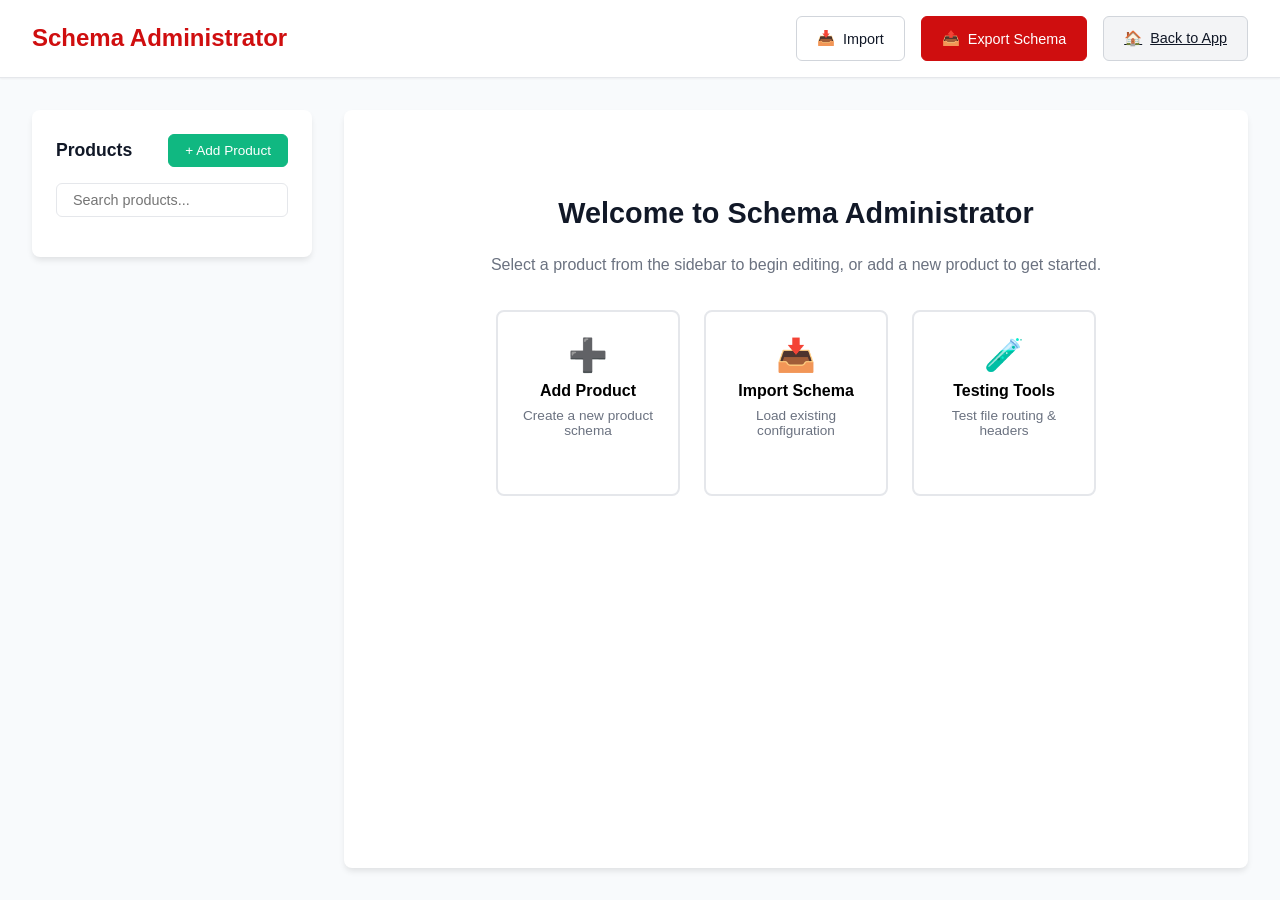
==== schema-admin/index.html @ eb23de8c "feat: Complete Report.AI platform implementation - 📝 Comprehensive README.md with full project docum" ====
<!DOCTYPE html>
<html lang="en">
<head>
    <meta charset="UTF-8">
    <meta name="viewport" content="width=device-width, initial-scale=1.0">
    <title>Schema Administrator - Report.AI</title>
    <link rel="stylesheet" href="admin-styles.css">
</head>
<body>
    <div class="admin-container">
        <!-- Header -->
        <header class="admin-header">
            <div class="header-content">
                <h1 class="admin-title">Schema Administrator</h1>
                <div class="header-actions">
                    <button id="import-btn" class="admin-btn">
                        <span class="icon">📥</span> Import
                    </button>
                    <button id="export-btn" class="admin-btn primary">
                        <span class="icon">📤</span> Export Schema
                    </button>
                    <a href="/report-ai/" class="admin-btn secondary">
                        <span class="icon">🏠</span> Back to App
                    </a>
                </div>
            </div>
        </header>

        <div class="admin-layout">
            <!-- Sidebar -->
            <aside class="admin-sidebar">
                <div class="sidebar-header">
                    <h2>Products</h2>
                    <button id="add-product-btn" class="add-btn">+ Add Product</button>
                </div>
                
                <!-- Search -->
                <div class="search-container">
                    <input type="text" id="product-search" class="search-input" placeholder="Search products...">
                </div>
                
                <!-- Product List -->
                <div id="product-list" class="product-list">
                    <!-- Products will be dynamically loaded here -->
                </div>
            </aside>

            <!-- Main Content -->
            <main class="admin-main">
                <div id="welcome-message" class="welcome-message">
                    <h2>Welcome to Schema Administrator</h2>
                    <p>Select a product from the sidebar to begin editing, or add a new product to get started.</p>
                    <div class="quick-actions">
                        <button onclick="document.getElementById('add-product-btn').click()" class="action-card">
                            <span class="icon">➕</span>
                            <h3>Add Product</h3>
                            <p>Create a new product schema</p>
                        </button>
                        <button onclick="document.getElementById('import-btn').click()" class="action-card">
                            <span class="icon">📥</span>
                            <h3>Import Schema</h3>
                            <p>Load existing configuration</p>
                        </button>
                        <button onclick="showTestingTab()" class="action-card">
                            <span class="icon">🧪</span>
                            <h3>Testing Tools</h3>
                            <p>Test file routing & headers</p>
                        </button>
                    </div>
                </div>

                <div id="product-editor" class="product-editor hidden">
                    <!-- Product Editor Tabs -->
                    <div class="editor-header">
                        <h2 id="product-name-header">Product Name</h2>
                        <button id="delete-product-btn" class="admin-btn danger">Delete Product</button>
                    </div>

                    <div class="tabs">
                        <button class="tab-btn active" data-tab="basic">Basic Info</button>
                        <button class="tab-btn" data-tab="tables">Tables</button>
                        <button class="tab-btn" data-tab="lumina">Lumina Extractors</button>
                        <button class="tab-btn" data-tab="ai">AI Config</button>
                        <button class="tab-btn" data-tab="testing">Testing</button>
                    </div>

                    <!-- Tab Content -->
                    <div class="tab-content">
                        <!-- Basic Info Tab -->
                        <div id="basic-tab" class="tab-panel active">
                            <div class="form-group">
                                <label for="product-name">Product Name</label>
                                <input type="text" id="product-name" class="form-input">
                                <small>Auto-generates slug: <span id="product-slug"></span></small>
                            </div>
                            
                            <div class="form-group">
                                <label for="product-platforms">Platforms</label>
                                <input type="text" id="product-platforms" class="form-input" placeholder="e.g., Google Ads, YouTube">
                                <small>Comma-separated list of platforms</small>
                            </div>
                            
                            <div class="form-group">
                                <label for="product-notes">Notes</label>
                                <textarea id="product-notes" class="form-textarea" rows="4" placeholder="Additional context or documentation..."></textarea>
                            </div>
                            
                            <button id="save-basic-btn" class="admin-btn primary">Save Basic Info</button>
                        </div>

                        <!-- Tables Tab -->
                        <div id="tables-tab" class="tab-panel">
                            <div class="section-header">
                                <h3>Table Configurations</h3>
                                <button id="add-table-btn" class="add-btn">+ Add Table</button>
                            </div>
                            
                            <div id="tables-list" class="tables-list">
                                <!-- Tables will be dynamically loaded here -->
                            </div>
                            
                            <!-- Table Editor -->
                            <div id="table-editor" class="sub-editor hidden">
                                <h4>Edit Table</h4>
                                <div class="form-group">
                                    <label for="table-title">Table Title</label>
                                    <input type="text" id="table-title" class="form-input">
                                    <small>Auto-generates slug: <span id="table-slug"></span></small>
                                </div>
                                
                                <div class="form-group">
                                    <label for="table-filenames">Expected Filenames</label>
                                    <textarea id="table-filenames" class="form-textarea" rows="3" placeholder="One filename per line"></textarea>
                                </div>
                                
                                <div class="form-group">
                                    <label for="table-aliases">Aliases</label>
                                    <textarea id="table-aliases" class="form-textarea" rows="2" placeholder="Alternative names, one per line"></textarea>
                                </div>
                                
                                <div class="form-group">
                                    <label for="table-headers">Headers</label>
                                    <div class="header-tools">
                                        <button id="infer-headers-btn" class="admin-btn secondary small">Infer from CSV</button>
                                        <input type="file" id="csv-upload" accept=".csv" class="hidden">
                                    </div>
                                    <textarea id="table-headers" class="form-textarea" rows="6" placeholder="One header per line"></textarea>
                                </div>
                                
                                <div class="form-actions">
                                    <button id="save-table-btn" class="admin-btn primary">Save Table</button>
                                    <button id="cancel-table-btn" class="admin-btn secondary">Cancel</button>
                                    <button id="delete-table-btn" class="admin-btn danger">Delete Table</button>
                                </div>
                            </div>
                        </div>

                        <!-- Lumina Extractors Tab -->
                        <div id="lumina-tab" class="tab-panel">
                            <div class="section-header">
                                <h3>Lumina Data Extractors</h3>
                                <button id="add-extractor-btn" class="add-btn">+ Add Extractor</button>
                            </div>
                            
                            <div id="extractors-list" class="extractors-list">
                                <!-- Extractors will be dynamically loaded here -->
                            </div>
                            
                            <!-- Extractor Editor -->
                            <div id="extractor-editor" class="sub-editor hidden">
                                <h4>Edit Extractor</h4>
                                <div class="form-group">
                                    <label for="extractor-name">Extractor Name</label>
                                    <input type="text" id="extractor-name" class="form-input">
                                </div>
                                
                                <div class="form-group">
                                    <label for="extractor-path">Data Path</label>
                                    <input type="text" id="extractor-path" class="form-input" placeholder="e.g., lineItems[].product">
                                    <small>Use dot notation with [] for arrays</small>
                                </div>
                                
                                <div class="form-group">
                                    <label for="extractor-when">When Conditions (JSON)</label>
                                    <textarea id="extractor-when" class="form-textarea" rows="2" placeholder='{"product": "YouTube"}'></textarea>
                                </div>
                                
                                <div class="form-group">
                                    <label for="extractor-aggregate">Aggregation</label>
                                    <select id="extractor-aggregate" class="form-select">
                                        <option value="">None</option>
                                        <option value="first">First</option>
                                        <option value="unique">Unique</option>
                                        <option value="sum">Sum</option>
                                        <option value="join">Join</option>
                                    </select>
                                </div>
                                
                                <div class="form-group">
                                    <label for="test-json">Test JSON Payload</label>
                                    <textarea id="test-json" class="form-textarea" rows="4" placeholder="Paste JSON to test extractor"></textarea>
                                    <button id="test-extractor-btn" class="admin-btn secondary">Test Extractor</button>
                                    <div id="test-result" class="test-result hidden"></div>
                                </div>
                                
                                <div class="form-actions">
                                    <button id="save-extractor-btn" class="admin-btn primary">Save Extractor</button>
                                    <button id="cancel-extractor-btn" class="admin-btn secondary">Cancel</button>
                                    <button id="delete-extractor-btn" class="admin-btn danger">Delete Extractor</button>
                                </div>
                            </div>
                        </div>

                        <!-- AI Config Tab -->
                        <div id="ai-tab" class="tab-panel">
                            <div class="form-group">
                                <label for="ai-guidelines">Analysis Guidelines</label>
                                <textarea id="ai-guidelines" class="form-textarea" rows="4" placeholder="High-level instructions for AI analysis..."></textarea>
                            </div>
                            
                            <div class="form-group">
                                <label for="ai-prompt">Custom Analysis Prompt</label>
                                <textarea id="ai-prompt" class="form-textarea" rows="4" placeholder="Override default prompt (optional)"></textarea>
                            </div>
                            
                            <div class="section-header">
                                <h3>Benchmarks</h3>
                                <button id="add-benchmark-btn" class="add-btn">+ Add Benchmark</button>
                            </div>
                            
                            <div id="benchmarks-list" class="benchmarks-list">
                                <!-- Benchmarks will be dynamically loaded here -->
                            </div>
                            
                            <!-- Benchmark Editor -->
                            <div id="benchmark-editor" class="sub-editor hidden">
                                <h4>Edit Benchmark</h4>
                                <div class="form-row">
                                    <div class="form-group">
                                        <label for="benchmark-metric">Metric Name</label>
                                        <input type="text" id="benchmark-metric" class="form-input">
                                    </div>
                                    
                                    <div class="form-group">
                                        <label for="benchmark-goal">Goal Value</label>
                                        <input type="number" id="benchmark-goal" class="form-input" step="0.01">
                                    </div>
                                </div>
                                
                                <div class="form-row">
                                    <div class="form-group">
                                        <label for="benchmark-warn">Warning Threshold</label>
                                        <input type="number" id="benchmark-warn" class="form-input" step="0.01">
                                    </div>
                                    
                                    <div class="form-group">
                                        <label for="benchmark-unit">Unit</label>
                                        <select id="benchmark-unit" class="form-select">
                                            <option value="percentage">Percentage</option>
                                            <option value="ratio">Ratio</option>
                                            <option value="USD">USD</option>
                                            <option value="count">Count</option>
                                            <option value="seconds">Seconds</option>
                                        </select>
                                    </div>
                                </div>
                                
                                <div class="form-group">
                                    <label for="benchmark-direction">Direction</label>
                                    <select id="benchmark-direction" class="form-select">
                                        <option value="higher_better">Higher is Better</option>
                                        <option value="lower_better">Lower is Better</option>
                                    </select>
                                </div>
                                
                                <div class="form-actions">
                                    <button id="save-benchmark-btn" class="admin-btn primary">Save Benchmark</button>
                                    <button id="cancel-benchmark-btn" class="admin-btn secondary">Cancel</button>
                                    <button id="delete-benchmark-btn" class="admin-btn danger">Delete Benchmark</button>
                                </div>
                            </div>
                            
                            <button id="save-ai-btn" class="admin-btn primary">Save AI Config</button>
                        </div>

                        <!-- Testing Tab -->
                        <div id="testing-tab" class="tab-panel">
                            <div class="test-section">
                                <h3>Filename Mapping Test</h3>
                                <p>Test how a filename would route to products and tables</p>
                                <div class="form-group">
                                    <input type="text" id="test-filename" class="form-input" placeholder="e.g., report-youtube-placements.csv">
                                    <button id="test-filename-btn" class="admin-btn primary">Test Mapping</button>
                                </div>
                                <div id="filename-test-result" class="test-result hidden"></div>
                            </div>
                            
                            <div class="test-section">
                                <h3>CSV Header Test</h3>
                                <p>Upload a CSV to test header matching</p>
                                <div class="form-group">
                                    <input type="file" id="test-csv" accept=".csv" class="file-input">
                                    <button id="test-csv-btn" class="admin-btn primary">Test Headers</button>
                                </div>
                                <div id="csv-test-result" class="test-result hidden"></div>
                            </div>
                        </div>
                    </div>
                </div>
            </main>
        </div>

        <!-- Import/Export Modal -->
        <div id="import-modal" class="modal hidden">
            <div class="modal-content">
                <div class="modal-header">
                    <h2>Import Schema</h2>
                    <button class="close-modal" data-modal="import">&times;</button>
                </div>
                <div class="modal-body">
                    <div class="import-options">
                        <button id="import-file-btn" class="import-option">
                            <span class="icon">📁</span>
                            <h3>Import from File</h3>
                            <p>Load a previously exported schema JSON file</p>
                        </button>
                        <button id="import-legacy-btn" class="import-option">
                            <span class="icon">🔄</span>
                            <h3>Import Legacy Format</h3>
                            <p>Convert old csv-headers.json to new format</p>
                        </button>
                    </div>
                    <input type="file" id="import-file-input" accept=".json" class="hidden">
                    <div id="import-status" class="import-status hidden"></div>
                </div>
            </div>
        </div>
    </div>

    <script src="schema-admin.js"></script>
</body>
</html>
---- schema-admin/admin-styles.css ----
/* Schema Administrator Styles */

:root {
    --admin-primary: #CF0E0F;
    --admin-primary-dark: #A00B0C;
    --admin-secondary: #64748b;
    --admin-success: #10b881;
    --admin-danger: #ef4444;
    --admin-warning: #f59e0b;
    --admin-info: #3b82f6;
    
    --bg-main: #f8fafc;
    --bg-white: #ffffff;
    --bg-gray-50: #f9fafb;
    --bg-gray-100: #f3f4f6;
    
    --text-primary: #111827;
    --text-secondary: #6b7280;
    --text-tertiary: #9ca3af;
    
    --border-light: #e5e7eb;
    --border-medium: #d1d5db;
    
    --shadow-sm: 0 1px 2px 0 rgba(0, 0, 0, 0.05);
    --shadow-md: 0 4px 6px -1px rgba(0, 0, 0, 0.1);
    --shadow-lg: 0 10px 15px -3px rgba(0, 0, 0, 0.1);
}

* {
    margin: 0;
    padding: 0;
    box-sizing: border-box;
}

body {
    font-family: -apple-system, BlinkMacSystemFont, 'Segoe UI', 'Roboto', 'Oxygen', 'Ubuntu', sans-serif;
    background: var(--bg-main);
    color: var(--text-primary);
    line-height: 1.6;
}

/* Layout */
.admin-container {
    min-height: 100vh;
    display: flex;
    flex-direction: column;
}

.admin-header {
    background: var(--bg-white);
    border-bottom: 1px solid var(--border-light);
    padding: 1rem 2rem;
    box-shadow: var(--shadow-sm);
}

.header-content {
    display: flex;
    justify-content: space-between;
    align-items: center;
    max-width: 1400px;
    margin: 0 auto;
}

.admin-title {
    font-size: 1.5rem;
    font-weight: 700;
    color: var(--admin-primary);
}

.header-actions {
    display: flex;
    gap: 1rem;
}

.admin-layout {
    display: flex;
    flex: 1;
    max-width: 1400px;
    margin: 0 auto;
    width: 100%;
    padding: 2rem;
    gap: 2rem;
}

/* Sidebar */
.admin-sidebar {
    width: 280px;
    background: var(--bg-white);
    border-radius: 8px;
    padding: 1.5rem;
    box-shadow: var(--shadow-md);
    height: fit-content;
}

.sidebar-header {
    display: flex;
    justify-content: space-between;
    align-items: center;
    margin-bottom: 1rem;
}

.sidebar-header h2 {
    font-size: 1.1rem;
    font-weight: 600;
}

.search-container {
    margin-bottom: 1rem;
}

.search-input {
    width: 100%;
    padding: 0.5rem 1rem;
    border: 1px solid var(--border-light);
    border-radius: 6px;
    font-size: 0.9rem;
}

.search-input:focus {
    outline: none;
    border-color: var(--admin-primary);
    box-shadow: 0 0 0 3px rgba(207, 14, 15, 0.1);
}

.product-list {
    max-height: 600px;
    overflow-y: auto;
}

.product-item {
    padding: 0.75rem;
    margin-bottom: 0.5rem;
    border: 1px solid var(--border-light);
    border-radius: 6px;
    cursor: pointer;
    transition: all 0.2s;
    display: flex;
    justify-content: space-between;
    align-items: center;
}

.product-item:hover {
    background: var(--bg-gray-50);
    border-color: var(--admin-primary);
}

.product-item.active {
    background: rgba(207, 14, 15, 0.05);
    border-color: var(--admin-primary);
}

.product-name {
    font-weight: 500;
    font-size: 0.9rem;
}

.product-count {
    font-size: 0.8rem;
    color: var(--text-secondary);
}

/* Main Content */
.admin-main {
    flex: 1;
    background: var(--bg-white);
    border-radius: 8px;
    padding: 2rem;
    box-shadow: var(--shadow-md);
}

.welcome-message {
    text-align: center;
    padding: 3rem;
}

.welcome-message h2 {
    font-size: 1.8rem;
    margin-bottom: 1rem;
    color: var(--text-primary);
}

.welcome-message p {
    color: var(--text-secondary);
    margin-bottom: 2rem;
}

.quick-actions {
    display: grid;
    grid-template-columns: repeat(3, 1fr);
    gap: 1.5rem;
    max-width: 600px;
    margin: 0 auto;
}

.action-card {
    padding: 1.5rem;
    border: 2px solid var(--border-light);
    border-radius: 8px;
    background: var(--bg-white);
    cursor: pointer;
    transition: all 0.2s;
    text-align: center;
}

.action-card:hover {
    border-color: var(--admin-primary);
    transform: translateY(-2px);
    box-shadow: var(--shadow-lg);
}

.action-card .icon {
    font-size: 2rem;
    margin-bottom: 0.5rem;
    display: block;
}

.action-card h3 {
    font-size: 1rem;
    margin-bottom: 0.5rem;
}

.action-card p {
    font-size: 0.85rem;
    color: var(--text-secondary);
}

/* Product Editor */
.product-editor {
    display: flex;
    flex-direction: column;
    height: 100%;
}

.editor-header {
    display: flex;
    justify-content: space-between;
    align-items: center;
    margin-bottom: 1.5rem;
    padding-bottom: 1rem;
    border-bottom: 1px solid var(--border-light);
}

.editor-header h2 {
    font-size: 1.5rem;
    font-weight: 600;
}

/* Tabs */
.tabs {
    display: flex;
    gap: 0.5rem;
    margin-bottom: 1.5rem;
    border-bottom: 1px solid var(--border-light);
}

.tab-btn {
    padding: 0.75rem 1.25rem;
    background: none;
    border: none;
    border-bottom: 2px solid transparent;
    color: var(--text-secondary);
    font-size: 0.9rem;
    font-weight: 500;
    cursor: pointer;
    transition: all 0.2s;
}

.tab-btn:hover {
    color: var(--text-primary);
}

.tab-btn.active {
    color: var(--admin-primary);
    border-bottom-color: var(--admin-primary);
}

.tab-content {
    flex: 1;
    overflow-y: auto;
}

.tab-panel {
    display: none;
}

.tab-panel.active {
    display: block;
}

/* Forms */
.form-group {
    margin-bottom: 1.5rem;
}

.form-group label {
    display: block;
    margin-bottom: 0.5rem;
    font-weight: 500;
    font-size: 0.9rem;
}

.form-group small {
    display: block;
    margin-top: 0.25rem;
    color: var(--text-secondary);
    font-size: 0.85rem;
}

.form-input,
.form-textarea,
.form-select {
    width: 100%;
    padding: 0.625rem;
    border: 1px solid var(--border-light);
    border-radius: 6px;
    font-size: 0.9rem;
    transition: all 0.2s;
}

.form-input:focus,
.form-textarea:focus,
.form-select:focus {
    outline: none;
    border-color: var(--admin-primary);
    box-shadow: 0 0 0 3px rgba(207, 14, 15, 0.1);
}

.form-textarea {
    resize: vertical;
    font-family: 'Courier New', monospace;
}

.form-row {
    display: grid;
    grid-template-columns: 1fr 1fr;
    gap: 1rem;
}

.form-actions {
    display: flex;
    gap: 1rem;
    margin-top: 1.5rem;
}

/* Buttons */
.admin-btn,
.add-btn {
    padding: 0.625rem 1.25rem;
    border: 1px solid var(--border-medium);
    border-radius: 6px;
    background: var(--bg-white);
    color: var(--text-primary);
    font-size: 0.9rem;
    font-weight: 500;
    cursor: pointer;
    transition: all 0.2s;
    display: inline-flex;
    align-items: center;
    gap: 0.5rem;
}

.admin-btn:hover {
    background: var(--bg-gray-50);
}

.admin-btn.primary {
    background: var(--admin-primary);
    border-color: var(--admin-primary);
    color: white;
}

.admin-btn.primary:hover {
    background: var(--admin-primary-dark);
}

.admin-btn.secondary {
    background: var(--bg-gray-100);
    border-color: var(--border-medium);
}

.admin-btn.danger {
    background: var(--admin-danger);
    border-color: var(--admin-danger);
    color: white;
}

.admin-btn.danger:hover {
    background: #dc2626;
}

.admin-btn.small {
    padding: 0.375rem 0.75rem;
    font-size: 0.85rem;
}

.add-btn {
    background: var(--admin-success);
    border-color: var(--admin-success);
    color: white;
    padding: 0.5rem 1rem;
    font-size: 0.85rem;
}

.add-btn:hover {
    background: #059669;
}

/* Lists */
.tables-list,
.extractors-list,
.benchmarks-list {
    margin-bottom: 1.5rem;
}

.list-item {
    padding: 1rem;
    border: 1px solid var(--border-light);
    border-radius: 6px;
    margin-bottom: 0.75rem;
    cursor: pointer;
    transition: all 0.2s;
}

.list-item:hover {
    background: var(--bg-gray-50);
    border-color: var(--admin-primary);
}

.item-header {
    display: flex;
    justify-content: space-between;
    align-items: center;
    margin-bottom: 0.5rem;
}

.item-header h4 {
    font-size: 1rem;
    font-weight: 500;
}

.item-meta {
    font-size: 0.85rem;
    color: var(--text-secondary);
    background: var(--bg-gray-100);
    padding: 0.25rem 0.5rem;
    border-radius: 4px;
}

.item-details {
    font-size: 0.85rem;
    color: var(--text-secondary);
}

.item-details code {
    background: var(--bg-gray-100);
    padding: 0.125rem 0.25rem;
    border-radius: 3px;
    font-family: 'Courier New', monospace;
}

/* Sub Editors */
.sub-editor {
    background: var(--bg-gray-50);
    border: 1px solid var(--border-light);
    border-radius: 8px;
    padding: 1.5rem;
    margin-top: 1.5rem;
}

.sub-editor h4 {
    margin-bottom: 1rem;
    font-size: 1.1rem;
    font-weight: 600;
}

.section-header {
    display: flex;
    justify-content: space-between;
    align-items: center;
    margin-bottom: 1rem;
}

.section-header h3 {
    font-size: 1.1rem;
    font-weight: 600;
}

/* Testing */
.test-section {
    margin-bottom: 2rem;
    padding: 1.5rem;
    background: var(--bg-gray-50);
    border-radius: 8px;
}

.test-section h3 {
    margin-bottom: 0.5rem;
}

.test-section p {
    color: var(--text-secondary);
    margin-bottom: 1rem;
    font-size: 0.9rem;
}

.test-result {
    margin-top: 1rem;
    padding: 1rem;
    background: var(--bg-white);
    border: 1px solid var(--border-light);
    border-radius: 6px;
}

.test-result h4 {
    margin-bottom: 0.5rem;
    color: var(--admin-success);
}

.test-result pre {
    background: var(--bg-gray-100);
    padding: 0.75rem;
    border-radius: 4px;
    overflow-x: auto;
    font-size: 0.85rem;
}

.results-table {
    width: 100%;
    border-collapse: collapse;
}

.results-table th,
.results-table td {
    padding: 0.5rem;
    text-align: left;
    border-bottom: 1px solid var(--border-light);
}

.results-table th {
    background: var(--bg-gray-50);
    font-weight: 600;
}

.result-card {
    padding: 1rem;
    margin-bottom: 1rem;
    background: var(--bg-gray-50);
    border-radius: 6px;
}

.result-card h5 {
    margin-bottom: 0.5rem;
    color: var(--admin-primary);
}

.result-card p {
    margin-bottom: 0.25rem;
    font-size: 0.9rem;
}

.no-results {
    text-align: center;
    color: var(--text-secondary);
    padding: 2rem;
}

.empty-message {
    text-align: center;
    color: var(--text-secondary);
    padding: 2rem;
    background: var(--bg-gray-50);
    border-radius: 6px;
}

/* Modal */
.modal {
    position: fixed;
    top: 0;
    left: 0;
    right: 0;
    bottom: 0;
    background: rgba(0, 0, 0, 0.5);
    display: flex;
    align-items: center;
    justify-content: center;
    z-index: 1000;
}

.modal.hidden {
    display: none;
}

.modal-content {
    background: var(--bg-white);
    border-radius: 8px;
    width: 90%;
    max-width: 600px;
    max-height: 90vh;
    overflow-y: auto;
}

.modal-header {
    display: flex;
    justify-content: space-between;
    align-items: center;
    padding: 1.5rem;
    border-bottom: 1px solid var(--border-light);
}

.modal-header h2 {
    font-size: 1.25rem;
    font-weight: 600;
}

.close-modal {
    background: none;
    border: none;
    font-size: 1.5rem;
    color: var(--text-secondary);
    cursor: pointer;
    padding: 0;
    width: 32px;
    height: 32px;
    display: flex;
    align-items: center;
    justify-content: center;
}

.close-modal:hover {
    color: var(--text-primary);
}

.modal-body {
    padding: 1.5rem;
}

.import-options {
    display: grid;
    grid-template-columns: 1fr 1fr;
    gap: 1rem;
}

.import-option {
    padding: 1.5rem;
    border: 2px solid var(--border-light);
    border-radius: 8px;
    background: var(--bg-white);
    cursor: pointer;
    transition: all 0.2s;
    text-align: center;
}

.import-option:hover {
    border-color: var(--admin-primary);
    background: var(--bg-gray-50);
}

.import-option .icon {
    font-size: 2rem;
    margin-bottom: 0.5rem;
    display: block;
}

.import-option h3 {
    font-size: 1rem;
    margin-bottom: 0.5rem;
}

.import-option p {
    font-size: 0.85rem;
    color: var(--text-secondary);
}

.import-status {
    margin-top: 1rem;
    padding: 1rem;
    background: var(--bg-gray-50);
    border-radius: 6px;
    color: var(--admin-success);
}

/* Notification */
.notification {
    position: fixed;
    bottom: 2rem;
    right: 2rem;
    background: var(--admin-success);
    color: white;
    padding: 1rem 1.5rem;
    border-radius: 6px;
    box-shadow: var(--shadow-lg);
    transform: translateY(100px);
    opacity: 0;
    transition: all 0.3s;
    z-index: 2000;
}

.notification.show {
    transform: translateY(0);
    opacity: 1;
}

/* Utilities */
.hidden {
    display: none !important;
}

.file-input {
    padding: 0.5rem;
    border: 1px solid var(--border-light);
    border-radius: 6px;
    width: 100%;
}

.header-tools {
    display: flex;
    justify-content: flex-end;
    margin-bottom: 0.5rem;
}

/* Scrollbar */
::-webkit-scrollbar {
    width: 8px;
    height: 8px;
}

::-webkit-scrollbar-track {
    background: var(--bg-gray-50);
}

::-webkit-scrollbar-thumb {
    background: var(--border-medium);
    border-radius: 4px;
}

::-webkit-scrollbar-thumb:hover {
    background: var(--text-secondary);
}

/* Responsive */
@media (max-width: 1024px) {
    .admin-layout {
        flex-direction: column;
    }
    
    .admin-sidebar {
        width: 100%;
    }
    
    .quick-actions {
        grid-template-columns: 1fr;
    }
    
    .import-options {
        grid-template-columns: 1fr;
    }
}
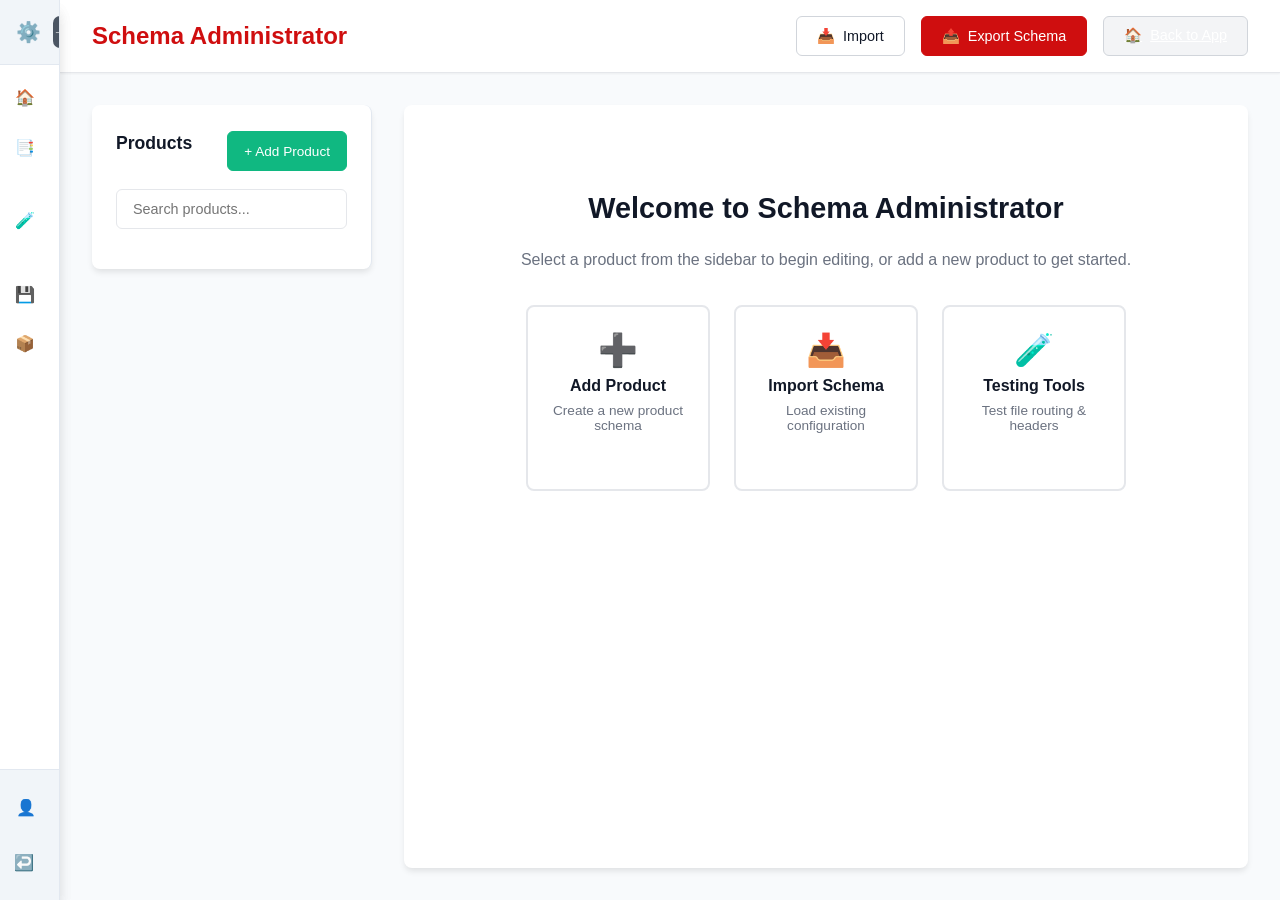
==== commit 962a3a2c: "feat: Enhanced AI Testing and Navigation Features - 🧪 AI Testing: Enable "Test All Sections" when no" ====
--- a/schema-admin/index.html
+++ b/schema-admin/index.html
@@ -4,9 +4,12 @@
     <meta charset="UTF-8">
     <meta name="viewport" content="width=device-width, initial-scale=1.0">
     <title>Schema Administrator - Report.AI</title>
+    <link rel="stylesheet" href="../context/creative-docs/design-tokens.css">
+    <link rel="stylesheet" href="admin-fixes.css">
+    <link rel="stylesheet" href="admin-nav.css">
     <link rel="stylesheet" href="admin-styles.css">
 </head>
-<body>
+<body class="has-admin-nav">
     <div class="admin-container">
         <!-- Header -->
         <header class="admin-header">
@@ -337,6 +340,7 @@
         </div>
     </div>
 
+    <script src="admin-nav.js"></script>
     <script src="schema-admin.js"></script>
 </body>
 </html>
--- a/context/creative-docs/design-tokens.css
+++ b/context/creative-docs/design-tokens.css
@@ -0,0 +1,397 @@
+/* Design Tokens CSS Variables - Strategic Marketing Research Tool */
+
+:root {
+  /* Base Color Palette */
+  --color-gray-25: #fefefe;
+  --color-gray-50: #f8fafc;
+  --color-gray-100: #f1f5f9;
+  --color-gray-200: #e2e8f0;
+  --color-gray-300: #d1d5db;
+  --color-gray-400: #9ca3af;
+  --color-gray-500: #64748b;
+  --color-gray-600: #4b5563;
+  --color-gray-700: #374151;
+  --color-gray-800: #1f2937;
+  --color-gray-900: #1e293b;
+  
+  --color-red-50: #fef2f2;
+  --color-red-100: #fee2e2;
+  --color-red-200: #fecaca;
+  --color-red-300: #fca5a5;
+  --color-red-400: #f87171;
+  --color-red-500: #ef4444;
+  --color-red-600: #dc2626;
+  --color-red-700: #b91c1c;
+  --color-red-800: #991b1b;
+  --color-red-900: #7f1d1d;
+  --color-red-primary: #CF0E0F;
+  --color-red-primary-dark: #A00B0C;
+  
+  --color-green-50: #ecfdf5;
+  --color-green-100: #d1fae5;
+  --color-green-200: #a7f3d0;
+  --color-green-300: #6ee7b7;
+  --color-green-400: #34d399;
+  --color-green-500: #10b981;
+  --color-green-600: #059669;
+  --color-green-700: #047857;
+  --color-green-800: #065f46;
+  --color-green-900: #064e3b;
+  
+  --color-blue-50: #eff6ff;
+  --color-blue-100: #dbeafe;
+  --color-blue-200: #bfdbfe;
+  --color-blue-300: #93c5fd;
+  --color-blue-400: #60a5fa;
+  --color-blue-500: #3b82f6;
+  --color-blue-600: #2563eb;
+  --color-blue-700: #1d4ed8;
+  --color-blue-800: #1e40af;
+  --color-blue-900: #1e3a8a;
+  --color-blue-linkedin: #0a66c2;
+  
+  --color-yellow-50: #fffbeb;
+  --color-yellow-100: #fef3c7;
+  --color-yellow-200: #fde68a;
+  --color-yellow-300: #fcd34d;
+  --color-yellow-400: #fbbf24;
+  --color-yellow-500: #f59e0b;
+  --color-yellow-600: #d97706;
+  --color-yellow-700: #b45309;
+  --color-yellow-800: #92400e;
+  --color-yellow-900: #78350f;
+
+  /* Semantic Color Roles */
+  --bg-canvas: var(--color-gray-50);
+  --bg-surface: #ffffff;
+  --bg-muted: var(--color-gray-100);
+  --bg-gradient-primary: linear-gradient(135deg, var(--color-gray-50) 0%, var(--color-gray-200) 100%);
+  --bg-gradient-red: linear-gradient(135deg, var(--color-red-primary) 0%, var(--color-red-primary-dark) 100%);
+  
+  --text-primary: var(--color-gray-900);
+  --text-secondary: var(--color-gray-500);
+  --text-muted: var(--color-gray-700);
+  --text-inverse: #ffffff;
+  
+  --border-default: var(--color-gray-200);
+  --border-muted: var(--color-gray-100);
+  --border-emphasis: var(--color-red-primary);
+  
+  --focus-ring: rgba(207, 14, 15, 0.1);
+  --focus-ring-contrast: 2px solid var(--color-gray-900);
+  
+  --status-success: var(--color-green-500);
+  --status-success-dark: var(--color-green-600);
+  --status-warning: var(--color-yellow-500);
+  --status-error: var(--color-red-600);
+  --status-info: var(--color-blue-500);
+  
+  /* Button Semantic Tokens */
+  --button-primary-bg: var(--color-red-primary);
+  --button-primary-fg: #ffffff;
+  --button-primary-hover-bg: var(--color-red-primary-dark);
+  --button-primary-disabled-bg: var(--color-red-primary);
+  --button-primary-disabled-opacity: 0.7;
+  
+  --button-secondary-bg: var(--color-green-500);
+  --button-secondary-fg: #ffffff;
+  --button-secondary-hover-bg: var(--color-green-600);
+  --button-secondary-disabled-opacity: 0.7;
+  
+  --button-gray-bg: var(--color-gray-600);
+  --button-gray-fg: #ffffff;
+  --button-gray-hover-bg: var(--color-gray-700);
+  
+  --button-ghost-bg: transparent;
+  --button-ghost-fg: var(--color-gray-700);
+  --button-ghost-hover-bg: var(--color-gray-100);
+  --button-ghost-hover-fg: var(--color-gray-900);
+  
+  --button-linkedin-bg: var(--color-blue-linkedin);
+  --button-linkedin-fg: #ffffff;
+  --button-linkedin-hover-bg: #004182;
+
+  /* Spacing Scale (8px base) */
+  --space-1: 4px;
+  --space-2: 8px;
+  --space-3: 12px;
+  --space-4: 16px;
+  --space-5: 20px;
+  --space-6: 24px;
+  --space-8: 32px;
+  --space-10: 40px;
+  --space-12: 48px;
+  --space-16: 64px;
+  --space-20: 80px;
+
+  /* Border Radius - Normalized Scale */
+  --radii-none: 0px;
+  --radii-xs: 4px;
+  --radii-sm: 8px;
+  --radii-md: 12px;
+  --radii-lg: 16px;
+  --radii-xl: 24px;
+  --radii-full: 9999px;
+
+  /* Shadows */
+  --shadow-none: none;
+  --shadow-sm: 0 1px 3px 0 rgba(0, 0, 0, 0.1);
+  --shadow-md: 0 4px 6px -1px rgba(0, 0, 0, 0.1);
+  --shadow-lg: 0 8px 25px rgba(0, 0, 0, 0.1);
+  --shadow-xl: 0 2px 10px rgba(0, 0, 0, 0.1);
+  --shadow-2xl: 0 25px 50px -12px rgba(0, 0, 0, 0.25);
+
+  /* Duration & Easing */
+  --duration-instant: 100ms;
+  --duration-fast: 150ms;
+  --duration-normal: 200ms;
+  --duration-slow: 300ms;
+  --duration-slower: 400ms;
+  
+  --easing-standard: ease;
+  --easing-emphasized: cubic-bezier(0.4, 0, 0.2, 1);
+  --easing-decelerated: cubic-bezier(0.0, 0.0, 0.2, 1);
+  --easing-accelerated: cubic-bezier(0.4, 0.0, 1, 1);
+  
+  /* Motion Tokens */
+  --motion-raise-duration: 200ms;
+  --motion-raise-easing: ease;
+  --motion-raise-transform: translateY(-2px);
+  
+  --motion-tap-duration: 150ms;
+  --motion-tap-easing: ease;
+  --motion-tap-transform: translateY(-1px);
+
+  /* Typography */
+  --font-family-system: -apple-system, BlinkMacSystemFont, 'Segoe UI', 'Roboto', 'Oxygen', 'Ubuntu', 'Cantarell', sans-serif;
+  --font-family-mono: ui-monospace, SFMono-Regular, 'SF Mono', Monaco, 'Cascadia Code', 'Roboto Mono', Consolas, 'Courier New', monospace;
+  
+  /* Title Sizes */
+  --text-title-3xl-size: 48px;
+  --text-title-3xl-line: 1.2;
+  --text-title-3xl-weight: 700;
+  
+  --text-title-2xl-size: 40px;
+  --text-title-2xl-line: 1.2;
+  --text-title-2xl-weight: 700;
+  
+  --text-title-xl-size: 32px;
+  --text-title-xl-line: 1.3;
+  --text-title-xl-weight: 700;
+  
+  --text-title-lg-size: 24px;
+  --text-title-lg-line: 1.4;
+  --text-title-lg-weight: 700;
+  
+  --text-title-md-size: 20px;
+  --text-title-md-line: 1.4;
+  --text-title-md-weight: 600;
+  
+  --text-title-sm-size: 18px;
+  --text-title-sm-line: 1.4;
+  --text-title-sm-weight: 600;
+  
+  /* Body Sizes */
+  --text-body-lg-size: 20px;
+  --text-body-lg-line: 1.6;
+  --text-body-lg-weight: 400;
+  
+  --text-body-md-size: 16px;
+  --text-body-md-line: 1.6;
+  --text-body-md-weight: 400;
+  
+  --text-body-sm-size: 14px;
+  --text-body-sm-line: 1.5;
+  --text-body-sm-weight: 400;
+  
+  --text-body-xs-size: 12px;
+  --text-body-xs-line: 1.4;
+  --text-body-xs-weight: 500;
+
+  /* Container Sizes */
+  --container-app: 1200px;
+  --container-dashboard: 1400px;
+  --container-contacts: 1280px;
+  --container-modal: 400px;
+  --container-padding-desktop: 32px;
+  --container-padding-mobile: 16px;
+  
+  /* Grid System */
+  --grid-gap-sm: 16px;
+  --grid-gap-md: 24px;
+  --grid-gap-lg: 32px;
+  --grid-min-card: 300px;
+  --grid-min-contact: 350px;
+  --grid-min-decision: 300px;
+  
+  /* Table Tokens */
+  --table-row-height: 48px;
+  --table-row-padding: 16px;
+  --table-header-bg: var(--color-gray-50);
+  --table-header-fg: var(--color-gray-700);
+  --table-hover-bg: var(--color-gray-50);
+  --table-zebra-odd: #ffffff;
+  --table-zebra-even: var(--color-gray-50);
+  
+  /* Icon Sizes - Standardized */
+  --icon-sm: 16px;
+  --icon-md: 20px;
+  --icon-lg: 24px;
+  
+  --button-sm-height: 32px;
+  --button-sm-padding: 8px 16px;
+  --button-md-height: 40px;
+  --button-md-padding: 12px 24px;
+  --button-lg-height: 48px;
+  --button-lg-padding: 16px 32px;
+  
+  --input-sm-height: 32px;
+  --input-sm-padding: 8px 12px;
+  --input-md-height: 40px;
+  --input-md-padding: 12px 16px;
+  --input-lg-height: 48px;
+  --input-lg-padding: 16px 20px;
+
+  /* Breakpoints */
+  --breakpoint-mobile: 768px;
+  --breakpoint-tablet: 1024px;
+  --breakpoint-desktop: 1200px;
+  --breakpoint-wide: 1400px;
+
+  /* Z-Index */
+  --z-base: 0;
+  --z-dropdown: 10;
+  --z-sticky: 20;
+  --z-overlay: 100;
+  --z-modal: 1000;
+  --z-tooltip: 1001;
+  --z-skip-link: 2000;
+}
+
+/* Optional: Dark Theme (currently not implemented in the application) */
+/* Dark Theme - Planned (Contrast Checked) */
+[data-theme="dark"] {
+  --bg-canvas: var(--color-gray-900); /* Contrast with white text: 13.8:1 AAA */
+  --bg-surface: var(--color-gray-800); /* Contrast with white text: 12.6:1 AAA */
+  --bg-muted: var(--color-gray-700);
+  
+  --text-primary: var(--color-gray-50); /* Contrast on dark bg: 13.8:1 AAA */
+  --text-secondary: var(--color-gray-300); /* Contrast on dark bg: 5.5:1 AA */
+  --text-muted: var(--color-gray-400);
+  
+  --border-default: var(--color-gray-700);
+  --border-muted: var(--color-gray-600);
+  
+  /* Button adjustments for dark mode */
+  --button-ghost-bg: transparent;
+  --button-ghost-fg: var(--color-gray-300);
+  --button-ghost-hover-bg: var(--color-gray-800);
+}
+
+/* High Contrast Mode Support */
+@media (prefers-contrast: more) {
+  :root {
+    --focus-ring: var(--focus-ring-contrast);
+  }
+}
+
+/* Utility Classes for Common Token Usage */
+.text-title-3xl { font-size: var(--text-title-3xl-size); line-height: var(--text-title-3xl-line); font-weight: var(--text-title-3xl-weight); }
+.text-title-2xl { font-size: var(--text-title-2xl-size); line-height: var(--text-title-2xl-line); font-weight: var(--text-title-2xl-weight); }
+.text-title-xl { font-size: var(--text-title-xl-size); line-height: var(--text-title-xl-line); font-weight: var(--text-title-xl-weight); }
+.text-title-lg { font-size: var(--text-title-lg-size); line-height: var(--text-title-lg-line); font-weight: var(--text-title-lg-weight); }
+.text-title-md { font-size: var(--text-title-md-size); line-height: var(--text-title-md-line); font-weight: var(--text-title-md-weight); }
+.text-title-sm { font-size: var(--text-title-sm-size); line-height: var(--text-title-sm-line); font-weight: var(--text-title-sm-weight); }
+
+.text-body-lg { font-size: var(--text-body-lg-size); line-height: var(--text-body-lg-line); font-weight: var(--text-body-lg-weight); }
+.text-body-md { font-size: var(--text-body-md-size); line-height: var(--text-body-md-line); font-weight: var(--text-body-md-weight); }
+.text-body-sm { font-size: var(--text-body-sm-size); line-height: var(--text-body-sm-line); font-weight: var(--text-body-sm-weight); }
+.text-body-xs { font-size: var(--text-body-xs-size); line-height: var(--text-body-xs-line); font-weight: var(--text-body-xs-weight); }
+
+.bg-canvas { background-color: var(--bg-canvas); }
+.bg-surface { background-color: var(--bg-surface); }
+.bg-muted { background-color: var(--bg-muted); }
+
+.text-primary { color: var(--text-primary); }
+.text-secondary { color: var(--text-secondary); }
+.text-muted { color: var(--text-muted); }
+.text-inverse { color: var(--text-inverse); }
+
+.border-default { border-color: var(--border-default); }
+.border-muted { border-color: var(--border-muted); }
+.border-emphasis { border-color: var(--border-emphasis); }
+
+.shadow-sm { box-shadow: var(--shadow-sm); }
+.shadow-md { box-shadow: var(--shadow-md); }
+.shadow-lg { box-shadow: var(--shadow-lg); }
+.shadow-xl { box-shadow: var(--shadow-xl); }
+
+.rounded-xs { border-radius: var(--radii-xs); }
+.rounded-sm { border-radius: var(--radii-sm); }
+.rounded-md { border-radius: var(--radii-md); }
+.rounded-lg { border-radius: var(--radii-lg); }
+.rounded-xl { border-radius: var(--radii-xl); }
+.rounded-full { border-radius: var(--radii-full); }
+
+/* Skip Link Pattern */
+.sr-only {
+  position: absolute;
+  width: 1px;
+  height: 1px;
+  padding: 0;
+  margin: -1px;
+  overflow: hidden;
+  clip: rect(0, 0, 0, 0);
+  white-space: nowrap;
+  border-width: 0;
+}
+
+.sr-only.focusable:focus {
+  position: fixed;
+  z-index: var(--z-skip-link);
+  top: 16px;
+  left: 16px;
+  width: auto;
+  height: auto;
+  padding: 12px 24px;
+  margin: 0;
+  overflow: visible;
+  clip: auto;
+  white-space: normal;
+  background-color: var(--bg-surface);
+  color: var(--text-primary);
+  border-radius: var(--radii-sm);
+  box-shadow: var(--shadow-lg);
+  text-decoration: none;
+  font-weight: 600;
+}
+
+/* Motion Utilities */
+.motion-raise {
+  transition: transform var(--motion-raise-duration) var(--motion-raise-easing);
+}
+
+.motion-raise:hover {
+  transform: var(--motion-raise-transform);
+}
+
+.motion-tap {
+  transition: transform var(--motion-tap-duration) var(--motion-tap-easing);
+}
+
+.motion-tap:active {
+  transform: var(--motion-tap-transform);
+}
+
+/* Table Density Standard */
+.table-standard tr {
+  height: var(--table-row-height);
+}
+
+.table-zebra tbody tr:nth-child(odd) {
+  background-color: var(--table-zebra-odd);
+}
+
+.table-zebra tbody tr:nth-child(even) {
+  background-color: var(--table-zebra-even);
+}
--- a/schema-admin/admin-fixes.css
+++ b/schema-admin/admin-fixes.css
@@ -0,0 +1,496 @@
+/* Schema Admin Design System Fixes */
+/* Import design tokens from main app */
+@import url('../context/creative-docs/design-tokens.css');
+
+/* Override inconsistent fonts and apply design system */
+body, * {
+    font-family: var(--font-family-system) !important;
+}
+
+/* Fix typewriter fonts in code/JSON areas only */
+.code-input, .json-input, .test-data-input, .output-content pre, code, .form-textarea[data-code="true"] {
+    font-family: var(--font-family-mono) !important;
+}
+
+/* Admin Container */
+.admin-container {
+    background: var(--bg-canvas);
+    color: var(--text-primary);
+    font-family: var(--font-family-system);
+    min-height: 100vh;
+}
+
+/* Header Styling */
+.admin-header {
+    background: var(--bg-surface);
+    border-bottom: 1px solid var(--border-default);
+    box-shadow: var(--shadow-sm);
+}
+
+.admin-title {
+    font-size: var(--text-title-lg-size);
+    font-weight: var(--text-title-lg-weight);
+    line-height: var(--text-title-lg-line);
+    color: var(--text-primary);
+    margin: 0;
+}
+
+/* Button System Updates */
+.admin-btn, .add-btn, .action-btn {
+    font-family: var(--font-family-system) !important;
+    font-size: var(--text-body-sm-size);
+    font-weight: var(--text-body-xs-weight);
+    padding: var(--button-md-padding);
+    height: var(--button-md-height);
+    border-radius: var(--radii-sm);
+    border: none;
+    cursor: pointer;
+    transition: all var(--duration-fast) var(--easing-standard);
+    display: inline-flex;
+    align-items: center;
+    gap: var(--space-2);
+}
+
+.admin-btn.primary, .add-btn {
+    background: var(--button-primary-bg);
+    color: var(--button-primary-fg);
+}
+
+.admin-btn.primary:hover, .add-btn:hover {
+    background: var(--button-primary-hover-bg);
+    transform: var(--motion-tap-transform);
+}
+
+.admin-btn.secondary {
+    background: var(--button-gray-bg);
+    color: var(--button-gray-fg);
+}
+
+.admin-btn.secondary:hover {
+    background: var(--button-gray-hover-bg);
+}
+
+.admin-btn.danger {
+    background: var(--status-error);
+    color: white;
+}
+
+.admin-btn.danger:hover {
+    background: var(--color-red-700);
+}
+
+/* Form Elements */
+.form-input, .form-textarea, .form-select, .search-input, .styled-input, .styled-textarea {
+    font-family: var(--font-family-system) !important;
+    font-size: var(--text-body-md-size);
+    padding: var(--input-md-padding);
+    height: var(--input-md-height);
+    border: 2px solid var(--border-default);
+    border-radius: var(--radii-sm);
+    background: var(--bg-surface);
+    color: var(--text-primary);
+    transition: border-color var(--duration-fast) var(--easing-standard);
+}
+
+.form-textarea, .styled-textarea {
+    height: auto;
+    min-height: 80px;
+    resize: vertical;
+    line-height: var(--text-body-md-line);
+}
+
+.form-input:focus, .form-textarea:focus, .form-select:focus, .search-input:focus, .styled-input:focus, .styled-textarea:focus {
+    border-color: var(--border-emphasis);
+    box-shadow: 0 0 0 3px var(--focus-ring);
+    outline: none;
+}
+
+/* Sidebar Styling */
+.admin-sidebar {
+    background: var(--bg-surface);
+    border-right: 1px solid var(--border-default);
+    box-shadow: var(--shadow-sm);
+}
+
+.sidebar-header h2 {
+    font-size: var(--text-title-md-size);
+    font-weight: var(--text-title-md-weight);
+    color: var(--text-primary);
+    margin: 0 0 var(--space-4) 0;
+}
+
+/* Product List Items */
+.product-item, .section-item {
+    background: var(--bg-surface);
+    border: 2px solid var(--border-default);
+    border-radius: var(--radii-sm);
+    padding: var(--space-4);
+    margin-bottom: var(--space-3);
+    transition: all var(--duration-fast) var(--easing-standard);
+    cursor: pointer;
+}
+
+.product-item:hover, .section-item:hover {
+    border-color: var(--border-emphasis);
+    transform: var(--motion-raise-transform);
+    box-shadow: var(--shadow-md);
+}
+
+.product-item.selected, .section-item.enabled {
+    border-color: var(--border-emphasis);
+    background: var(--color-red-50);
+}
+
+/* Main Content Area */
+.admin-main {
+    background: var(--bg-canvas);
+}
+
+.product-editor {
+    background: var(--bg-surface);
+    border-radius: var(--radii-lg);
+    box-shadow: var(--shadow-md);
+    overflow: hidden;
+}
+
+/* Tabs */
+.tabs {
+    background: var(--bg-muted);
+    display: flex;
+    border-bottom: 1px solid var(--border-default);
+}
+
+.tab-btn {
+    background: transparent;
+    border: none;
+    padding: var(--space-4) var(--space-6);
+    font-family: var(--font-family-system) !important;
+    font-size: var(--text-body-sm-size);
+    font-weight: var(--text-body-xs-weight);
+    color: var(--text-secondary);
+    cursor: pointer;
+    border-bottom: 2px solid transparent;
+    transition: all var(--duration-fast) var(--easing-standard);
+}
+
+.tab-btn:hover {
+    color: var(--text-primary);
+    background: var(--bg-surface);
+}
+
+.tab-btn.active {
+    color: var(--border-emphasis);
+    background: var(--bg-surface);
+    border-bottom-color: var(--border-emphasis);
+}
+
+/* Form Groups */
+.form-group {
+    margin-bottom: var(--space-6);
+}
+
+.form-group label {
+    display: block;
+    font-size: var(--text-body-sm-size);
+    font-weight: var(--text-body-xs-weight);
+    color: var(--text-primary);
+    margin-bottom: var(--space-2);
+}
+
+.form-group small {
+    display: block;
+    font-size: var(--text-body-xs-size);
+    color: var(--text-secondary);
+    margin-top: var(--space-1);
+}
+
+/* Welcome Message */
+.welcome-message {
+    text-align: center;
+    padding: var(--space-20);
+    color: var(--text-secondary);
+}
+
+.welcome-message h2 {
+    font-size: var(--text-title-xl-size);
+    font-weight: var(--text-title-xl-weight);
+    color: var(--text-primary);
+    margin-bottom: var(--space-4);
+}
+
+/* Quick Actions */
+.quick-actions {
+    display: grid;
+    grid-template-columns: repeat(auto-fit, minmax(200px, 1fr));
+    gap: var(--space-6);
+    margin-top: var(--space-8);
+}
+
+.action-card {
+    background: var(--bg-surface);
+    border: 2px solid var(--border-default);
+    border-radius: var(--radii-lg);
+    padding: var(--space-8);
+    text-align: center;
+    cursor: pointer;
+    transition: all var(--duration-fast) var(--easing-standard);
+}
+
+.action-card:hover {
+    border-color: var(--border-emphasis);
+    transform: var(--motion-raise-transform);
+    box-shadow: var(--shadow-md);
+}
+
+.action-card .icon {
+    font-size: var(--text-title-lg-size);
+    margin-bottom: var(--space-4);
+}
+
+.action-card h3 {
+    font-size: var(--text-title-sm-size);
+    font-weight: var(--text-title-sm-weight);
+    color: var(--text-primary);
+    margin: 0 0 var(--space-2) 0;
+}
+
+.action-card p {
+    font-size: var(--text-body-sm-size);
+    color: var(--text-secondary);
+    margin: 0;
+}
+
+/* Test Result Areas */
+.test-result {
+    background: var(--bg-surface);
+    border: 1px solid var(--border-default);
+    border-radius: var(--radii-sm);
+    padding: var(--space-4);
+    margin: var(--space-4) 0;
+    font-family: var(--font-family-system) !important;
+}
+
+.test-result.success {
+    background: var(--color-green-50);
+    border-color: var(--status-success);
+    color: var(--color-green-800);
+}
+
+.test-result.error {
+    background: var(--color-red-50);
+    border-color: var(--status-error);
+    color: var(--color-red-800);
+}
+
+.test-result.info {
+    background: var(--color-blue-50);
+    border-color: var(--status-info);
+    color: var(--color-blue-800);
+}
+
+/* Modal Fixes */
+.modal {
+    font-family: var(--font-family-system) !important;
+}
+
+.modal-content {
+    background: var(--bg-surface);
+    border-radius: var(--radii-lg);
+    box-shadow: var(--shadow-2xl);
+    max-width: var(--container-modal);
+    padding: var(--space-8);
+}
+
+.modal-header h2, .modal-header h3 {
+    font-size: var(--text-title-md-size);
+    font-weight: var(--text-title-md-weight);
+    color: var(--text-primary);
+    margin: 0 0 var(--space-4) 0;
+}
+
+/* AI Testing Interface Specific */
+.testing-container {
+    font-family: var(--font-family-system) !important;
+    background: var(--bg-canvas);
+    color: var(--text-primary);
+}
+
+.config-panel, .sections-panel, .main-panel > div {
+    background: var(--bg-surface);
+    border: 1px solid var(--border-default);
+    border-radius: var(--radii-lg);
+    box-shadow: var(--shadow-md);
+}
+
+.config-title {
+    font-size: var(--text-body-xs-size);
+    font-weight: var(--text-body-xs-weight);
+    color: var(--text-secondary);
+    text-transform: uppercase;
+    letter-spacing: 0.05em;
+    margin-bottom: var(--space-3);
+}
+
+.test-btn {
+    font-family: var(--font-family-system) !important;
+    font-size: var(--text-body-md-size);
+    font-weight: var(--text-body-xs-weight);
+    padding: var(--button-lg-padding);
+    height: var(--button-lg-height);
+    border-radius: var(--radii-md);
+    border: none;
+    cursor: pointer;
+    transition: all var(--duration-fast) var(--easing-standard);
+}
+
+.test-btn:not(.secondary) {
+    background: var(--button-primary-bg);
+    color: var(--button-primary-fg);
+}
+
+.test-btn:not(.secondary):hover {
+    background: var(--button-primary-hover-bg);
+    transform: var(--motion-tap-transform);
+}
+
+.test-btn.secondary {
+    background: var(--button-gray-bg);
+    color: var(--button-gray-fg);
+}
+
+.test-btn.secondary:hover {
+    background: var(--button-gray-hover-bg);
+}
+
+/* Only code/JSON input areas should use monospace */
+.output-content {
+    font-family: var(--font-family-mono) !important;
+    background: var(--bg-muted);
+    border: 1px solid var(--border-default);
+    border-radius: var(--radii-sm);
+    padding: var(--space-4);
+    font-size: var(--text-body-sm-size);
+    line-height: 1.6;
+    overflow-y: auto;
+}
+
+/* Sections Manager Specific Fixes */
+.sections-layout {
+    font-family: var(--font-family-system) !important;
+}
+
+.section-item {
+    font-family: var(--font-family-system) !important;
+}
+
+.section-form * {
+    font-family: var(--font-family-system) !important;
+}
+
+/* Modal consistency */
+.modal * {
+    font-family: var(--font-family-system) !important;
+}
+
+/* Notification styles using design tokens */
+.notification {
+    font-family: var(--font-family-system) !important;
+}
+
+/* Empty state styling */
+.empty-state {
+    font-family: var(--font-family-system) !important;
+}
+
+.test-data-input {
+    font-family: var(--font-family-mono) !important;
+    background: var(--bg-surface);
+    border: 2px solid var(--border-default);
+    border-radius: var(--radii-sm);
+    padding: var(--space-3);
+    font-size: var(--text-body-sm-size);
+    line-height: 1.5;
+    resize: vertical;
+}
+
+.test-data-input:focus {
+    border-color: var(--border-emphasis);
+    box-shadow: 0 0 0 3px var(--focus-ring);
+    outline: none;
+}
+
+/* Model and Tone Selection */
+.model-option, .tone-option {
+    background: var(--bg-muted);
+    border: 2px solid var(--border-default);
+    border-radius: var(--radii-sm);
+    padding: var(--space-3);
+    cursor: pointer;
+    transition: all var(--duration-fast) var(--easing-standard);
+    font-family: var(--font-family-system) !important;
+    font-size: var(--text-body-sm-size);
+    text-align: center;
+}
+
+.model-option:hover, .tone-option:hover {
+    border-color: var(--border-emphasis);
+    transform: var(--motion-tap-transform);
+}
+
+.model-option.selected, .tone-option.selected {
+    background: var(--color-red-50);
+    border-color: var(--border-emphasis);
+    color: var(--color-red-800);
+    font-weight: var(--text-body-xs-weight);
+}
+
+/* Section Toggle Switches */
+.section-item {
+    background: var(--bg-muted);
+    border: 2px solid var(--border-default);
+    border-radius: var(--radii-sm);
+    padding: var(--space-3);
+    margin-bottom: var(--space-3);
+    transition: all var(--duration-fast) var(--easing-standard);
+}
+
+.section-item.enabled {
+    background: var(--color-blue-50);
+    border-color: var(--color-blue-500);
+}
+
+.section-name {
+    font-size: var(--text-body-sm-size);
+    font-weight: var(--text-body-xs-weight);
+    color: var(--text-primary);
+    font-family: var(--font-family-system) !important;
+}
+
+.section-instructions textarea {
+    font-family: var(--font-family-system) !important;
+    font-size: var(--text-body-xs-size);
+    border: 1px solid var(--border-muted);
+    border-radius: var(--radii-xs);
+    padding: var(--space-2);
+    background: var(--bg-surface);
+    resize: vertical;
+}
+
+.section-instructions textarea:focus {
+    border-color: var(--border-emphasis);
+    box-shadow: 0 0 0 2px var(--focus-ring);
+    outline: none;
+}
+
+/* Responsive Design */
+@media (max-width: 1024px) {
+    .testing-layout {
+        grid-template-columns: 1fr;
+        grid-template-rows: auto auto 1fr;
+    }
+    
+    .config-panel, .sections-panel {
+        max-height: 400px;
+        overflow-y: auto;
+    }
+}
--- a/schema-admin/admin-nav.css
+++ b/schema-admin/admin-nav.css
@@ -0,0 +1,287 @@
+/* Admin Navigation Styles */
+.admin-nav {
+    position: fixed;
+    top: 0;
+    left: 0;
+    height: 100vh;
+    width: 280px;
+    background: var(--bg-surface);
+    border-right: 1px solid var(--border-default);
+    box-shadow: var(--shadow-lg);
+    z-index: 1000;
+    transition: all var(--duration-normal) var(--easing-standard);
+    display: flex;
+    flex-direction: column;
+    overflow: hidden;
+}
+
+.admin-nav.collapsed {
+    width: 60px;
+}
+
+.admin-main-content {
+    margin-left: 280px;
+    min-height: 100vh;
+    transition: margin-left var(--duration-normal) var(--easing-standard);
+    background: var(--bg-canvas);
+}
+
+.admin-main-content.nav-collapsed {
+    margin-left: 60px;
+}
+
+/* Navigation Header */
+.nav-header {
+    display: flex;
+    align-items: center;
+    justify-content: space-between;
+    padding: var(--space-4);
+    background: var(--bg-muted);
+    border-bottom: 1px solid var(--border-default);
+    min-height: 64px;
+}
+
+.nav-brand {
+    display: flex;
+    align-items: center;
+    gap: var(--space-3);
+    font-weight: var(--text-title-md-weight);
+    font-size: var(--text-title-sm-size);
+    color: var(--text-primary);
+    transition: opacity var(--duration-fast);
+}
+
+.brand-icon {
+    font-size: var(--text-title-md-size);
+    min-width: 24px;
+}
+
+.brand-text {
+    white-space: nowrap;
+    transition: opacity var(--duration-fast);
+}
+
+.admin-nav.collapsed .brand-text {
+    opacity: 0;
+    width: 0;
+    overflow: hidden;
+}
+
+.nav-toggle {
+    background: var(--button-gray-bg);
+    color: var(--button-gray-fg);
+    border: none;
+    border-radius: var(--radii-sm);
+    width: 32px;
+    height: 32px;
+    display: flex;
+    align-items: center;
+    justify-content: center;
+    cursor: pointer;
+    transition: all var(--duration-fast);
+    font-size: 14px;
+}
+
+.nav-toggle:hover {
+    background: var(--button-gray-hover-bg);
+    transform: var(--motion-tap-transform);
+}
+
+/* Navigation Menu */
+.nav-menu {
+    flex: 1;
+    overflow-y: auto;
+    padding: var(--space-2) 0;
+}
+
+.nav-section {
+    margin-bottom: var(--space-6);
+}
+
+.nav-section-title {
+    font-size: var(--text-body-xs-size);
+    font-weight: var(--text-body-xs-weight);
+    color: var(--text-secondary);
+    text-transform: uppercase;
+    letter-spacing: 0.05em;
+    padding: var(--space-2) var(--space-4);
+    margin: 0 0 var(--space-2) 0;
+    transition: opacity var(--duration-fast);
+}
+
+.admin-nav.collapsed .nav-section-title {
+    opacity: 0;
+    height: 0;
+    padding-top: 0;
+    padding-bottom: 0;
+    margin-bottom: 0;
+    overflow: hidden;
+}
+
+.nav-links {
+    list-style: none;
+    margin: 0;
+    padding: 0;
+}
+
+.nav-item {
+    margin: 0;
+}
+
+.nav-link {
+    display: flex;
+    align-items: center;
+    gap: var(--space-3);
+    padding: var(--space-3) var(--space-4);
+    color: var(--text-primary);
+    text-decoration: none;
+    font-size: var(--text-body-sm-size);
+    font-weight: var(--text-body-sm-weight);
+    transition: all var(--duration-fast);
+    border-left: 3px solid transparent;
+    position: relative;
+}
+
+.nav-link:hover {
+    background: var(--bg-muted);
+    color: var(--border-emphasis);
+    border-left-color: var(--border-emphasis);
+}
+
+.nav-link.active {
+    background: var(--color-red-50);
+    color: var(--border-emphasis);
+    border-left-color: var(--border-emphasis);
+    font-weight: var(--text-body-xs-weight);
+}
+
+.nav-icon {
+    font-size: 16px;
+    min-width: 20px;
+    text-align: center;
+}
+
+.nav-text {
+    white-space: nowrap;
+    transition: opacity var(--duration-fast);
+}
+
+.admin-nav.collapsed .nav-text {
+    opacity: 0;
+    width: 0;
+    overflow: hidden;
+}
+
+.admin-nav.collapsed .nav-link {
+    padding-left: var(--space-4);
+    padding-right: var(--space-4);
+    justify-content: center;
+}
+
+/* Navigation Footer */
+.nav-footer {
+    border-top: 1px solid var(--border-default);
+    padding: var(--space-4);
+    background: var(--bg-muted);
+}
+
+.nav-user {
+    display: flex;
+    align-items: center;
+    gap: var(--space-3);
+    font-size: var(--text-body-sm-size);
+    color: var(--text-secondary);
+    margin-bottom: var(--space-3);
+}
+
+.user-icon {
+    font-size: 16px;
+    min-width: 20px;
+}
+
+.user-text {
+    transition: opacity var(--duration-fast);
+}
+
+.admin-nav.collapsed .user-text {
+    opacity: 0;
+    width: 0;
+    overflow: hidden;
+}
+
+.back-to-app {
+    font-size: var(--text-body-xs-size) !important;
+    color: var(--text-secondary) !important;
+    border: none !important;
+    margin: 0 !important;
+    padding: var(--space-2) 0 !important;
+}
+
+.back-to-app:hover {
+    background: transparent !important;
+    color: var(--text-primary) !important;
+}
+
+.admin-nav.collapsed .back-to-app {
+    justify-content: center;
+}
+
+/* Responsive Design */
+@media (max-width: 1024px) {
+    .admin-nav {
+        transform: translateX(-100%);
+        width: 280px;
+    }
+    
+    .admin-nav.collapsed {
+        transform: translateX(-220px);
+        width: 280px;
+    }
+    
+    .admin-main-content,
+    .admin-main-content.nav-collapsed {
+        margin-left: 0;
+    }
+    
+    .admin-nav:not(.collapsed) {
+        transform: translateX(0);
+    }
+}
+
+/* Tooltip for collapsed state */
+.admin-nav.collapsed .nav-link {
+    position: relative;
+}
+
+.admin-nav.collapsed .nav-link:hover::after {
+    content: attr(title);
+    position: absolute;
+    left: 100%;
+    top: 50%;
+    transform: translateY(-50%);
+    background: var(--bg-inverse);
+    color: var(--text-inverse);
+    padding: var(--space-2) var(--space-3);
+    border-radius: var(--radii-sm);
+    font-size: var(--text-body-xs-size);
+    white-space: nowrap;
+    z-index: 1001;
+    margin-left: var(--space-2);
+    box-shadow: var(--shadow-md);
+}
+
+/* Page-specific adjustments */
+body.has-admin-nav {
+    margin: 0;
+    padding: 0;
+}
+
+.admin-container {
+    margin: 0 !important;
+    min-height: 100vh;
+}
+
+.admin-header {
+    margin-left: 0;
+    margin-right: 0;
+}
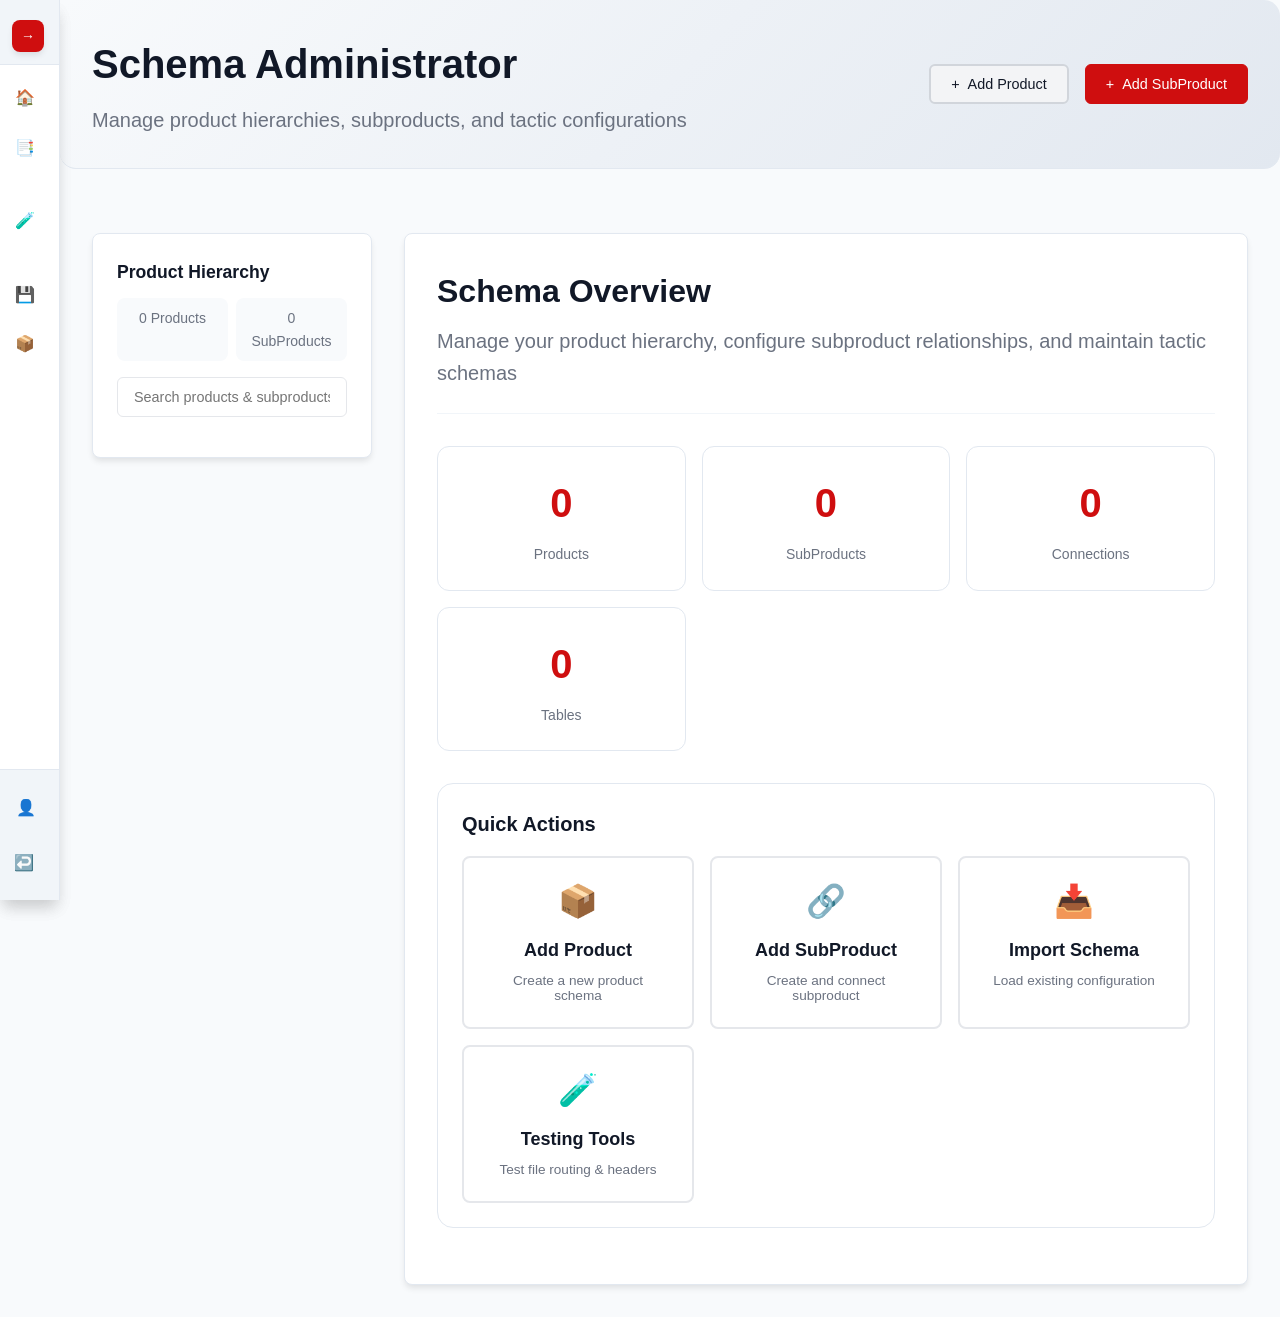
==== commit d887c6d2: "feat: Comprehensive Schema Admin UI improvements and export/import system 🎨 UI/UX Improvements: - Re" ====
--- a/schema-admin/index.html
+++ b/schema-admin/index.html
@@ -7,24 +7,25 @@
     <link rel="stylesheet" href="../context/creative-docs/design-tokens.css">
     <link rel="stylesheet" href="admin-fixes.css">
     <link rel="stylesheet" href="admin-nav.css">
+    <link rel="stylesheet" href="schema-design-system.css">
     <link rel="stylesheet" href="admin-styles.css">
 </head>
 <body class="has-admin-nav">
     <div class="admin-container">
         <!-- Header -->
-        <header class="admin-header">
+        <header class="page-header">
             <div class="header-content">
-                <h1 class="admin-title">Schema Administrator</h1>
+                <div class="page-title-section">
+                    <h1 class="page-title">Schema Administrator</h1>
+                    <p class="page-subtitle">Manage product hierarchies, subproducts, and tactic configurations</p>
+                </div>
                 <div class="header-actions">
-                    <button id="import-btn" class="admin-btn">
-                        <span class="icon">📥</span> Import
+                    <button id="add-product-btn" class="admin-btn secondary">
+                        <span class="icon">+</span> Add Product
                     </button>
-                    <button id="export-btn" class="admin-btn primary">
-                        <span class="icon">📤</span> Export Schema
+                    <button id="add-subproduct-btn" class="admin-btn primary">
+                        <span class="icon">+</span> Add SubProduct
                     </button>
-                    <a href="/report-ai/" class="admin-btn secondary">
-                        <span class="icon">🏠</span> Back to App
-                    </a>
                 </div>
             </div>
         </header>
@@ -33,42 +34,77 @@
             <!-- Sidebar -->
             <aside class="admin-sidebar">
                 <div class="sidebar-header">
-                    <h2>Products</h2>
-                    <button id="add-product-btn" class="add-btn">+ Add Product</button>
+                    <h2>Product Hierarchy</h2>
+                    <div class="sidebar-stats">
+                        <span id="products-count" class="stat-item">0 Products</span>
+                        <span id="subproducts-count" class="stat-item">0 SubProducts</span>
+                    </div>
                 </div>
                 
                 <!-- Search -->
                 <div class="search-container">
-                    <input type="text" id="product-search" class="search-input" placeholder="Search products...">
+                    <input type="text" id="hierarchy-search" class="search-input" placeholder="Search products & subproducts...">
                 </div>
                 
-                <!-- Product List -->
-                <div id="product-list" class="product-list">
-                    <!-- Products will be dynamically loaded here -->
+                <!-- Hierarchy Tree -->
+                <div id="hierarchy-tree" class="hierarchy-tree">
+                    <!-- Product hierarchy will be dynamically loaded here -->
                 </div>
             </aside>
 
             <!-- Main Content -->
             <main class="admin-main">
-                <div id="welcome-message" class="welcome-message">
-                    <h2>Welcome to Schema Administrator</h2>
-                    <p>Select a product from the sidebar to begin editing, or add a new product to get started.</p>
-                    <div class="quick-actions">
-                        <button onclick="document.getElementById('add-product-btn').click()" class="action-card">
-                            <span class="icon">➕</span>
-                            <h3>Add Product</h3>
-                            <p>Create a new product schema</p>
-                        </button>
-                        <button onclick="document.getElementById('import-btn').click()" class="action-card">
-                            <span class="icon">📥</span>
-                            <h3>Import Schema</h3>
-                            <p>Load existing configuration</p>
-                        </button>
-                        <button onclick="showTestingTab()" class="action-card">
-                            <span class="icon">🧪</span>
-                            <h3>Testing Tools</h3>
-                            <p>Test file routing & headers</p>
-                        </button>
+                <div id="welcome-message" class="welcome-section">
+                    <div class="content-header">
+                        <h2 class="content-title">Schema Overview</h2>
+                        <p class="content-description">Manage your product hierarchy, configure subproduct relationships, and maintain tactic schemas</p>
+                    </div>
+                    
+                    <!-- Statistics Grid -->
+                    <div class="stats-grid">
+                        <div class="stat-card">
+                            <div class="stat-value" id="total-products-stat">0</div>
+                            <div class="stat-label">Products</div>
+                        </div>
+                        <div class="stat-card">
+                            <div class="stat-value" id="total-subproducts-stat">0</div>
+                            <div class="stat-label">SubProducts</div>
+                        </div>
+                        <div class="stat-card">
+                            <div class="stat-value" id="total-connections-stat">0</div>
+                            <div class="stat-label">Connections</div>
+                        </div>
+                        <div class="stat-card">
+                            <div class="stat-value" id="total-tables-stat">0</div>
+                            <div class="stat-label">Tables</div>
+                        </div>
+                    </div>
+                    
+                    <!-- Quick Actions -->
+                    <div class="overview-card">
+                        <h3 class="form-section-title">Quick Actions</h3>
+                        <div class="quick-actions-grid">
+                            <button onclick="showAddProductModal()" class="action-card">
+                                <span class="icon">📦</span>
+                                <h4>Add Product</h4>
+                                <p>Create a new product schema</p>
+                            </button>
+                            <button onclick="showAddSubProductModal()" class="action-card">
+                                <span class="icon">🔗</span>
+                                <h4>Add SubProduct</h4>
+                                <p>Create and connect subproduct</p>
+                            </button>
+                            <button onclick="document.getElementById('import-btn').click()" class="action-card">
+                                <span class="icon">📥</span>
+                                <h4>Import Schema</h4>
+                                <p>Load existing configuration</p>
+                            </button>
+                            <button onclick="showTestingInterface()" class="action-card">
+                                <span class="icon">🧪</span>
+                                <h4>Testing Tools</h4>
+                                <p>Test file routing & headers</p>
+                            </button>
+                        </div>
                     </div>
                 </div>
 
@@ -338,6 +374,160 @@
                 </div>
             </div>
         </div>
+
+        <!-- Add Product Modal -->
+        <div id="add-product-modal" class="modal hidden">
+            <div class="modal-content">
+                <div class="modal-header">
+                    <h2>Add New Product</h2>
+                    <button class="close-modal" data-modal="add-product">&times;</button>
+                </div>
+                <div class="modal-body">
+                    <form id="add-product-form" class="modal-form">
+                        <div class="form-group">
+                            <label for="new-product-name">Product Name *</label>
+                            <input type="text" id="new-product-name" class="form-input" placeholder="e.g., Google Ads" required>
+                            <small class="form-help">Auto-generates slug: <span id="new-product-slug"></span></small>
+                        </div>
+                        
+                        <div class="form-group">
+                            <label for="new-product-platforms">Platforms</label>
+                            <input type="text" id="new-product-platforms" class="form-input" placeholder="e.g., Google Ads, YouTube">
+                            <small class="form-help">Comma-separated list of platforms</small>
+                        </div>
+                        
+                        <div class="form-group">
+                            <label for="new-product-notes">Notes</label>
+                            <textarea id="new-product-notes" class="form-textarea" rows="3" placeholder="Additional context or documentation..."></textarea>
+                        </div>
+                        
+                        <div class="modal-actions">
+                            <button type="button" class="admin-btn secondary" data-close-modal="add-product">Cancel</button>
+                            <button type="submit" class="admin-btn primary">Create Product</button>
+                        </div>
+                    </form>
+                </div>
+            </div>
+        </div>
+
+        <!-- Add SubProduct Modal -->
+        <div id="add-subproduct-modal" class="modal hidden">
+            <div class="modal-content">
+                <div class="modal-header">
+                    <h2>Add New SubProduct</h2>
+                    <button class="close-modal" data-modal="add-subproduct">&times;</button>
+                </div>
+                <div class="modal-body">
+                    <form id="add-subproduct-form" class="modal-form">
+                        <div class="form-group">
+                            <label for="subproduct-parent">Parent Product *</label>
+                            <select id="subproduct-parent" class="form-select" required>
+                                <option value="">Select a parent product...</option>
+                                <!-- Products will be populated dynamically -->
+                            </select>
+                        </div>
+                        
+                        <div class="form-group">
+                            <label for="new-subproduct-name">SubProduct Name *</label>
+                            <input type="text" id="new-subproduct-name" class="form-input" placeholder="e.g., Search Campaigns" required>
+                            <small class="form-help">Auto-generates slug: <span id="new-subproduct-slug"></span></small>
+                        </div>
+                        
+                        <div class="form-group">
+                            <label for="new-subproduct-description">Description</label>
+                            <textarea id="new-subproduct-description" class="form-textarea" rows="3" placeholder="Brief description of this subproduct..."></textarea>
+                        </div>
+                        
+                        <div class="modal-actions">
+                            <button type="button" class="admin-btn secondary" data-close-modal="add-subproduct">Cancel</button>
+                            <button type="submit" class="admin-btn primary">Create SubProduct</button>
+                        </div>
+                    </form>
+                </div>
+            </div>
+        </div>
+
+        <!-- Edit Product Modal -->
+        <div id="edit-product-modal" class="modal hidden">
+            <div class="modal-content">
+                <div class="modal-header">
+                    <h2>Edit Product</h2>
+                    <button class="close-modal" data-modal="edit-product">&times;</button>
+                </div>
+                <div class="modal-body">
+                    <form id="edit-product-form" class="modal-form">
+                        <input type="hidden" id="edit-product-id">
+                        
+                        <div class="form-group">
+                            <label for="edit-product-name">Product Name *</label>
+                            <input type="text" id="edit-product-name" class="form-input" required>
+                            <small class="form-help">Auto-generates slug: <span id="edit-product-slug"></span></small>
+                        </div>
+                        
+                        <div class="form-group">
+                            <label for="edit-product-platforms">Platforms</label>
+                            <input type="text" id="edit-product-platforms" class="form-input">
+                            <small class="form-help">Comma-separated list of platforms</small>
+                        </div>
+                        
+                        <div class="form-group">
+                            <label for="edit-product-notes">Notes</label>
+                            <textarea id="edit-product-notes" class="form-textarea" rows="3"></textarea>
+                        </div>
+                        
+                        <div class="modal-actions">
+                            <button type="button" class="admin-btn danger" id="delete-product-modal-btn">Delete Product</button>
+                            <div class="modal-actions-right">
+                                <button type="button" class="admin-btn secondary" data-close-modal="edit-product">Cancel</button>
+                                <button type="submit" class="admin-btn primary">Update Product</button>
+                            </div>
+                        </div>
+                    </form>
+                </div>
+            </div>
+        </div>
+
+        <!-- Edit SubProduct Modal -->
+        <div id="edit-subproduct-modal" class="modal hidden">
+            <div class="modal-content">
+                <div class="modal-header">
+                    <h2>Edit SubProduct</h2>
+                    <button class="close-modal" data-modal="edit-subproduct">&times;</button>
+                </div>
+                <div class="modal-body">
+                    <form id="edit-subproduct-form" class="modal-form">
+                        <input type="hidden" id="edit-subproduct-id">
+                        
+                        <div class="form-group">
+                            <label for="edit-subproduct-parent">Parent Product *</label>
+                            <select id="edit-subproduct-parent" class="form-select" required>
+                                <option value="">Select a parent product...</option>
+                                <!-- Products will be populated dynamically -->
+                            </select>
+                        </div>
+                        
+                        <div class="form-group">
+                            <label for="edit-subproduct-name">SubProduct Name *</label>
+                            <input type="text" id="edit-subproduct-name" class="form-input" required>
+                            <small class="form-help">Auto-generates slug: <span id="edit-subproduct-slug"></span></small>
+                        </div>
+                        
+                        <div class="form-group">
+                            <label for="edit-subproduct-description">Description</label>
+                            <textarea id="edit-subproduct-description" class="form-textarea" rows="3"></textarea>
+                        </div>
+                        
+                        <div class="modal-actions">
+                            <button type="button" class="admin-btn danger" id="delete-subproduct-modal-btn">Delete SubProduct</button>
+                            <div class="modal-actions-right">
+                                <button type="button" class="admin-btn secondary" data-close-modal="edit-subproduct">Cancel</button>
+                                <button type="submit" class="admin-btn primary">Update SubProduct</button>
+                            </div>
+                        </div>
+                    </form>
+                </div>
+            </div>
+        </div>
     </div>
 
     <script src="admin-nav.js"></script>
--- a/schema-admin/admin-nav.css
+++ b/schema-admin/admin-nav.css
@@ -39,6 +39,12 @@
     background: var(--bg-muted);
     border-bottom: 1px solid var(--border-default);
     min-height: 64px;
+    flex-shrink: 0;
+}
+
+.admin-nav.collapsed .nav-header {
+    justify-content: center;
+    padding: var(--space-4) var(--space-2);
 }
 
 .nav-brand {
@@ -68,8 +74,8 @@
 }
 
 .nav-toggle {
-    background: var(--button-gray-bg);
-    color: var(--button-gray-fg);
+    background: #CF0E0F;
+    color: white;
     border: none;
     border-radius: var(--radii-sm);
     width: 32px;
@@ -83,8 +89,16 @@
 }
 
 .nav-toggle:hover {
-    background: var(--button-gray-hover-bg);
+    background: #A00B0C;
     transform: var(--motion-tap-transform);
+}
+
+.admin-nav.collapsed .nav-toggle {
+    position: fixed;
+    left: 12px;
+    top: 20px;
+    z-index: 1001;
+    box-shadow: var(--shadow-md);
 }
 
 /* Navigation Menu */
--- a/schema-admin/schema-design-system.css
+++ b/schema-admin/schema-design-system.css
@@ -0,0 +1,839 @@
+/* Schema Admin Design System - Following UI Overview */
+
+/* Page Header */
+.page-header {
+    background: linear-gradient(135deg, #f8fafc 0%, #e2e8f0 100%);
+    border-bottom: 1px solid #e2e8f0;
+    padding: var(--space-8);
+    margin-bottom: var(--space-8);
+    border-radius: var(--radii-lg);
+}
+
+.header-content {
+    display: flex;
+    justify-content: space-between;
+    align-items: flex-start;
+    max-width: 1400px;
+    margin: 0 auto;
+}
+
+.page-title-section h1 {
+    font-size: var(--text-title-2xl-size);
+    font-weight: var(--text-title-2xl-weight);
+    color: var(--text-primary);
+    margin: 0 0 var(--space-2) 0;
+}
+
+.page-subtitle {
+    font-size: var(--text-body-lg-size);
+    color: var(--text-secondary);
+    margin: 0;
+}
+
+.header-actions {
+    display: flex;
+    gap: var(--space-3);
+}
+
+/* Admin Buttons - Following Design System */
+.admin-btn {
+    padding: var(--space-4) var(--space-6);
+    border: none;
+    border-radius: var(--radii-sm);
+    font-weight: 600;
+    cursor: pointer;
+    transition: all var(--duration-normal);
+    font-size: var(--text-body-md-size);
+    text-decoration: none;
+    display: inline-flex;
+    align-items: center;
+    gap: var(--space-2);
+    white-space: nowrap;
+    font-family: var(--font-family-system);
+}
+
+.admin-btn.primary {
+    background: #CF0E0F;
+    color: white;
+}
+
+.admin-btn.primary:hover {
+    background: #A00B0C;
+    transform: translateY(-1px);
+    box-shadow: var(--shadow-md);
+}
+
+.admin-btn.secondary {
+    background: white;
+    color: var(--text-primary);
+    border: 2px solid #e2e8f0;
+}
+
+.admin-btn.secondary:hover {
+    background: #f8fafc;
+    border-color: #CF0E0F;
+    transform: translateY(-1px);
+}
+
+.admin-btn.small {
+    padding: var(--space-2) var(--space-3);
+    font-size: var(--text-body-sm-size);
+}
+
+/* Admin Layout */
+.admin-layout {
+    display: grid;
+    grid-template-columns: 300px 1fr;
+    gap: var(--space-8);
+    max-width: 1400px;
+    margin: 0 auto;
+    padding: 0 var(--space-6);
+}
+
+/* Sidebar */
+.admin-sidebar {
+    background: white;
+    border: 1px solid #e2e8f0;
+    border-radius: var(--radii-xl);
+    padding: var(--space-6);
+    height: fit-content;
+    position: sticky;
+    top: var(--space-6);
+}
+
+.sidebar-header {
+    margin-bottom: var(--space-6);
+    display: flex;
+    flex-wrap: wrap;
+}
+
+.sidebar-header h2 {
+    font-size: var(--text-title-lg-size);
+    font-weight: var(--text-title-lg-weight);
+    color: var(--text-primary);
+    margin: 0 0 var(--space-3) 0;
+    width: 100%;
+}
+
+.sidebar-stats {
+    display: flex;
+    gap: var(--space-2);
+    width: 100%;
+}
+
+.stat-item {
+    font-size: var(--text-body-sm-size);
+    color: var(--text-secondary);
+    padding: var(--space-2) var(--space-3);
+    background: #f8fafc;
+    border-radius: var(--radii-sm);
+    border: 1px solid transparent;
+    cursor: pointer;
+    transition: all var(--duration-fast);
+    flex: 1;
+    text-align: center;
+}
+
+.stat-item:hover {
+    background: #e2e8f0;
+    color: var(--text-primary);
+    border-color: #CF0E0F;
+}
+
+.stat-item.active {
+    background: #CF0E0F;
+    color: white;
+    border-color: #A00B0C;
+}
+
+.stat-item.active:hover {
+    background: #A00B0C;
+}
+
+.search-container {
+    margin-bottom: var(--space-6);
+}
+
+.search-input {
+    width: 100%;
+    padding: var(--space-3);
+    border: 2px solid #e2e8f0;
+    border-radius: var(--radii-sm);
+    font-size: var(--text-body-md-size);
+    color: var(--text-primary);
+    background: white;
+    transition: border-color var(--duration-normal);
+    font-family: var(--font-family-system);
+}
+
+.search-input:focus {
+    outline: none;
+    border-color: #CF0E0F;
+    box-shadow: 0 0 0 3px rgba(207, 14, 15, 0.1);
+}
+
+/* Hierarchy Tree */
+.hierarchy-tree {
+    display: flex;
+    flex-direction: column;
+    gap: var(--space-2);
+}
+
+.product-item {
+    border: 1px solid #e2e8f0;
+    border-radius: var(--radii-md);
+    background: white;
+    transition: all var(--duration-normal);
+}
+
+.product-item:hover {
+    border-color: #CF0E0F;
+    box-shadow: var(--shadow-sm);
+}
+
+.product-header {
+    padding: var(--space-4);
+    cursor: pointer;
+    display: flex;
+    align-items: center;
+    justify-content: space-between;
+    background: #f8fafc;
+    border-radius: var(--radii-md);
+}
+
+.product-header:hover {
+    background: #f1f5f9;
+}
+
+.product-title {
+    font-weight: 600;
+    color: var(--text-primary);
+    font-size: var(--text-body-md-size);
+    display: flex;
+    align-items: center;
+    gap: var(--space-2);
+}
+
+.product-icon {
+    width: 20px;
+    height: 20px;
+    display: flex;
+    align-items: center;
+    justify-content: center;
+    font-size: 14px;
+}
+
+.product-actions {
+    display: flex;
+    gap: var(--space-1);
+}
+
+.product-actions button {
+    background: none;
+    border: none;
+    padding: var(--space-1);
+    cursor: pointer;
+    border-radius: var(--radii-xs);
+    color: var(--text-secondary);
+    transition: all var(--duration-fast);
+    font-size: 14px;
+}
+
+.product-actions button:hover {
+    background: white;
+    color: var(--text-primary);
+}
+
+.subproducts-container {
+    border-top: 1px solid #f1f5f9;
+    background: white;
+}
+
+.subproduct-item {
+    padding: var(--space-3) var(--space-4) var(--space-3) var(--space-8);
+    border-bottom: 1px solid #f8fafc;
+    display: flex;
+    align-items: center;
+    justify-content: space-between;
+    transition: background var(--duration-fast);
+}
+
+.subproduct-item:hover {
+    background: #f8fafc;
+}
+
+.subproduct-item:last-child {
+    border-bottom: none;
+    border-radius: 0 0 var(--radii-md) var(--radii-md);
+}
+
+.subproduct-title {
+    font-size: var(--text-body-sm-size);
+    color: var(--text-primary);
+    display: flex;
+    align-items: center;
+    gap: var(--space-2);
+}
+
+.subproduct-icon {
+    width: 16px;
+    height: 16px;
+    display: flex;
+    align-items: center;
+    justify-content: center;
+    font-size: 12px;
+    color: var(--text-secondary);
+}
+
+.connection-line {
+    width: 2px;
+    height: 20px;
+    background: #e2e8f0;
+    margin-right: var(--space-2);
+}
+
+/* Main Content Area */
+.admin-main {
+    background: white;
+    border: 1px solid #e2e8f0;
+    border-radius: var(--radii-xl);
+    padding: var(--space-8);
+    min-height: 600px;
+}
+
+.content-header {
+    margin-bottom: var(--space-8);
+    padding-bottom: var(--space-6);
+    border-bottom: 1px solid #f1f5f9;
+}
+
+.content-title {
+    font-size: var(--text-title-xl-size);
+    font-weight: var(--text-title-xl-weight);
+    color: var(--text-primary);
+    margin: 0 0 var(--space-2) 0;
+}
+
+.content-description {
+    font-size: var(--text-body-lg-size);
+    color: var(--text-secondary);
+    margin: 0;
+}
+
+/* Forms */
+.form-section {
+    margin-bottom: var(--space-8);
+}
+
+.form-section:last-child {
+    margin-bottom: 0;
+}
+
+.form-section-title {
+    font-size: var(--text-title-md-size);
+    font-weight: var(--text-title-md-weight);
+    color: var(--text-primary);
+    margin: 0 0 var(--space-4) 0;
+}
+
+.form-row {
+    display: grid;
+    grid-template-columns: 1fr 1fr;
+    gap: var(--space-4);
+    margin-bottom: var(--space-4);
+}
+
+.form-group {
+    display: flex;
+    flex-direction: column;
+}
+
+.form-group label {
+    font-size: var(--text-body-sm-size);
+    font-weight: 500;
+    color: var(--text-primary);
+    margin-bottom: var(--space-2);
+}
+
+.form-input,
+.form-select,
+.form-textarea {
+    padding: var(--space-3);
+    border: 2px solid #e2e8f0;
+    border-radius: var(--radii-sm);
+    font-size: var(--text-body-md-size);
+    color: var(--text-primary);
+    background: white;
+    transition: border-color var(--duration-normal);
+    font-family: var(--font-family-system);
+}
+
+.form-input:focus,
+.form-select:focus,
+.form-textarea:focus {
+    outline: none;
+    border-color: #CF0E0F;
+    box-shadow: 0 0 0 3px rgba(207, 14, 15, 0.1);
+}
+
+.form-textarea {
+    resize: vertical;
+    min-height: 120px;
+}
+
+/* Cards */
+.overview-card {
+    background: white;
+    border: 1px solid #e2e8f0;
+    border-radius: var(--radii-lg);
+    padding: var(--space-6);
+    margin-bottom: var(--space-6);
+    transition: all var(--duration-normal);
+}
+
+.overview-card:hover {
+    border-color: #CF0E0F;
+    box-shadow: var(--shadow-md);
+}
+
+/* Statistics Grid */
+.stats-grid {
+    display: grid;
+    grid-template-columns: repeat(auto-fit, minmax(200px, 1fr));
+    gap: var(--space-4);
+    margin-bottom: var(--space-8);
+}
+
+.stat-card {
+    background: white;
+    border: 1px solid #e2e8f0;
+    border-radius: var(--radii-md);
+    padding: var(--space-6);
+    text-align: center;
+    transition: all var(--duration-normal);
+}
+
+.stat-card:hover {
+    border-color: #CF0E0F;
+    box-shadow: var(--shadow-sm);
+}
+
+.stat-value {
+    font-size: 2.5rem;
+    font-weight: 700;
+    color: #CF0E0F;
+    margin-bottom: var(--space-2);
+}
+
+.stat-label {
+    font-size: var(--text-body-sm-size);
+    color: var(--text-secondary);
+    font-weight: 500;
+}
+
+/* Quick Actions */
+.quick-actions-grid {
+    display: grid;
+    grid-template-columns: repeat(auto-fit, minmax(200px, 1fr));
+    gap: var(--space-4);
+}
+
+.action-card {
+    background: white;
+    border: 2px solid #e2e8f0;
+    border-radius: var(--radii-lg);
+    padding: var(--space-6);
+    cursor: pointer;
+    transition: all var(--duration-normal);
+    text-align: center;
+    display: flex;
+    flex-direction: column;
+    align-items: center;
+    gap: var(--space-3);
+}
+
+.action-card:hover {
+    border-color: #CF0E0F;
+    transform: translateY(-2px);
+    box-shadow: var(--shadow-lg);
+}
+
+.action-card .icon {
+    font-size: 2rem;
+    margin-bottom: var(--space-2);
+}
+
+.action-card h4 {
+    font-size: var(--text-title-sm-size);
+    font-weight: var(--text-title-sm-weight);
+    color: var(--text-primary);
+    margin: 0;
+}
+
+.action-card p {
+    font-size: var(--text-body-sm-size);
+    color: var(--text-secondary);
+    margin: 0;
+}
+
+/* Modals */
+.modal {
+    position: fixed;
+    top: 0;
+    left: 0;
+    right: 0;
+    bottom: 0;
+    background: rgba(0, 0, 0, 0.6);
+    display: flex;
+    align-items: center;
+    justify-content: center;
+    z-index: 2000;
+}
+
+.modal.hidden {
+    display: none;
+}
+
+.modal-content {
+    background: white;
+    border-radius: var(--radii-xl);
+    max-width: 500px;
+    width: 90%;
+    max-height: 80vh;
+    overflow-y: auto;
+    box-shadow: var(--shadow-xl);
+}
+
+.modal-header {
+    padding: var(--space-6);
+    border-bottom: 1px solid #f1f5f9;
+    display: flex;
+    justify-content: space-between;
+    align-items: center;
+    background: #f8fafc;
+    border-radius: var(--radii-xl) var(--radii-xl) 0 0;
+}
+
+.modal-header h3 {
+    margin: 0;
+    font-size: var(--text-title-lg-size);
+    font-weight: var(--text-title-lg-weight);
+    color: var(--text-primary);
+}
+
+.modal-close {
+    background: none;
+    border: none;
+    font-size: 24px;
+    cursor: pointer;
+    color: var(--text-secondary);
+    padding: var(--space-2);
+    border-radius: var(--radii-sm);
+    transition: all var(--duration-fast);
+    width: 32px;
+    height: 32px;
+    display: flex;
+    align-items: center;
+    justify-content: center;
+}
+
+.modal-close:hover {
+    background: #e2e8f0;
+    color: var(--text-primary);
+}
+
+.modal-body {
+    padding: var(--space-6);
+}
+
+.modal-footer {
+    padding: var(--space-6);
+    border-top: 1px solid #f1f5f9;
+    display: flex;
+    gap: var(--space-3);
+    justify-content: flex-end;
+    background: #f8fafc;
+    border-radius: 0 0 var(--radii-xl) var(--radii-xl);
+}
+
+/* Product Editor Enhancements */
+.product-editor {
+    background: white;
+    border: 1px solid #e2e8f0;
+    border-radius: var(--radii-xl);
+    overflow: hidden;
+}
+
+.editor-header {
+    background: #f8fafc;
+    border-bottom: 1px solid #e2e8f0;
+    padding: var(--space-6);
+    display: flex;
+    justify-content: space-between;
+    align-items: center;
+}
+
+.editor-header h2 {
+    font-size: var(--text-title-lg-size);
+    font-weight: var(--text-title-lg-weight);
+    color: var(--text-primary);
+    margin: 0;
+}
+
+.tabs {
+    display: flex;
+    background: white;
+    border-bottom: 1px solid #e2e8f0;
+    overflow-x: auto;
+}
+
+.tab-btn {
+    background: none;
+    border: none;
+    padding: var(--space-4) var(--space-6);
+    cursor: pointer;
+    font-size: var(--text-body-md-size);
+    font-weight: 500;
+    color: var(--text-secondary);
+    border-bottom: 2px solid transparent;
+    transition: all var(--duration-normal);
+    white-space: nowrap;
+}
+
+.tab-btn:hover {
+    color: var(--text-primary);
+    background: #f8fafc;
+}
+
+.tab-btn.active {
+    color: #CF0E0F;
+    border-bottom-color: #CF0E0F;
+    background: white;
+}
+
+.tab-content {
+    padding: var(--space-8);
+}
+
+.tab-panel {
+    display: none;
+}
+
+.tab-panel.active {
+    display: block;
+}
+
+/* Responsive Design */
+@media (max-width: 768px) {
+    .admin-layout {
+        grid-template-columns: 1fr;
+        gap: var(--space-4);
+        padding: 0 var(--space-4);
+    }
+    
+    .header-content {
+        flex-direction: column;
+        gap: var(--space-4);
+        align-items: flex-start;
+    }
+    
+    .header-actions {
+        flex-wrap: wrap;
+        width: 100%;
+    }
+    
+    .admin-btn {
+        flex: 1;
+        justify-content: center;
+    }
+    
+    .form-row {
+        grid-template-columns: 1fr;
+    }
+    
+    .stats-grid {
+        grid-template-columns: repeat(2, 1fr);
+    }
+    
+    .quick-actions-grid {
+        grid-template-columns: repeat(2, 1fr);
+    }
+    
+    .tabs {
+        flex-wrap: wrap;
+    }
+    
+    .tab-btn {
+        flex: 1;
+        min-width: auto;
+    }
+    
+    .modal-content {
+        margin: var(--space-4);
+        width: calc(100% - var(--space-8));
+    }
+}
+
+/* Export/Import Page Styles */
+.export-import-grid {
+    display: grid;
+    grid-template-columns: repeat(auto-fit, minmax(400px, 1fr));
+    gap: var(--space-6);
+}
+
+.export-options,
+.import-options {
+    display: flex;
+    flex-direction: column;
+    gap: var(--space-4);
+}
+
+.export-option,
+.import-option {
+    border: 1px solid #e2e8f0;
+    border-radius: var(--radii-md);
+    padding: var(--space-4);
+    transition: all var(--duration-normal);
+}
+
+.export-option:hover,
+.import-option:hover {
+    border-color: #CF0E0F;
+    box-shadow: var(--shadow-sm);
+}
+
+.export-option h3,
+.import-option h3 {
+    margin: 0 0 var(--space-2) 0;
+    font-size: var(--text-title-sm-size);
+    font-weight: var(--text-title-sm-weight);
+    color: var(--text-primary);
+}
+
+.export-option p,
+.import-option p {
+    margin: 0 0 var(--space-3) 0;
+    color: var(--text-secondary);
+    font-size: var(--text-body-sm-size);
+}
+
+.backup-controls {
+    display: flex;
+    gap: var(--space-3);
+    margin-bottom: var(--space-4);
+}
+
+.backup-history {
+    border-top: 1px solid #e2e8f0;
+    padding-top: var(--space-4);
+}
+
+.backup-item {
+    display: flex;
+    justify-content: space-between;
+    align-items: center;
+    padding: var(--space-3);
+    border: 1px solid #f1f5f9;
+    border-radius: var(--radii-sm);
+    margin-bottom: var(--space-2);
+}
+
+.backup-info {
+    display: flex;
+    flex-direction: column;
+    gap: var(--space-1);
+}
+
+.backup-date {
+    font-size: var(--text-body-sm-size);
+    color: var(--text-primary);
+}
+
+.backup-version {
+    font-size: var(--text-body-xs-size);
+    color: var(--text-secondary);
+}
+
+.backup-actions {
+    display: flex;
+    gap: var(--space-2);
+}
+
+.operation-status {
+    padding: var(--space-3);
+    border-radius: var(--radii-sm);
+    margin-bottom: var(--space-4);
+    border: 1px solid #e2e8f0;
+}
+
+.operation-status.info {
+    background: #dbeafe;
+    border-color: #3b82f6;
+    color: #1e40af;
+}
+
+.operation-status.success {
+    background: #dcfce7;
+    border-color: #10b981;
+    color: #059669;
+}
+
+.operation-status.error {
+    background: #fee2e2;
+    border-color: #ef4444;
+    color: #dc2626;
+}
+
+.operation-logs {
+    max-height: 300px;
+    overflow-y: auto;
+    border: 1px solid #e2e8f0;
+    border-radius: var(--radii-sm);
+    padding: var(--space-3);
+}
+
+.log-entry {
+    display: flex;
+    gap: var(--space-2);
+    margin-bottom: var(--space-2);
+    font-size: var(--text-body-xs-size);
+    font-family: monospace;
+}
+
+.log-timestamp {
+    color: var(--text-secondary);
+}
+
+.log-type {
+    font-weight: var(--text-body-xs-weight);
+    color: var(--text-primary);
+}
+
+.log-message {
+    color: var(--text-primary);
+}
+
+.file-input {
+    display: none;
+}
+
+.card-description {
+    color: var(--text-secondary);
+    margin-bottom: var(--space-4);
+}
+
+@media (max-width: 768px) {
+    .export-import-grid {
+        grid-template-columns: 1fr;
+    }
+    
+    .backup-item {
+        flex-direction: column;
+        align-items: stretch;
+        gap: var(--space-2);
+    }
+    
+    .backup-actions {
+        justify-content: center;
+    }
+}
